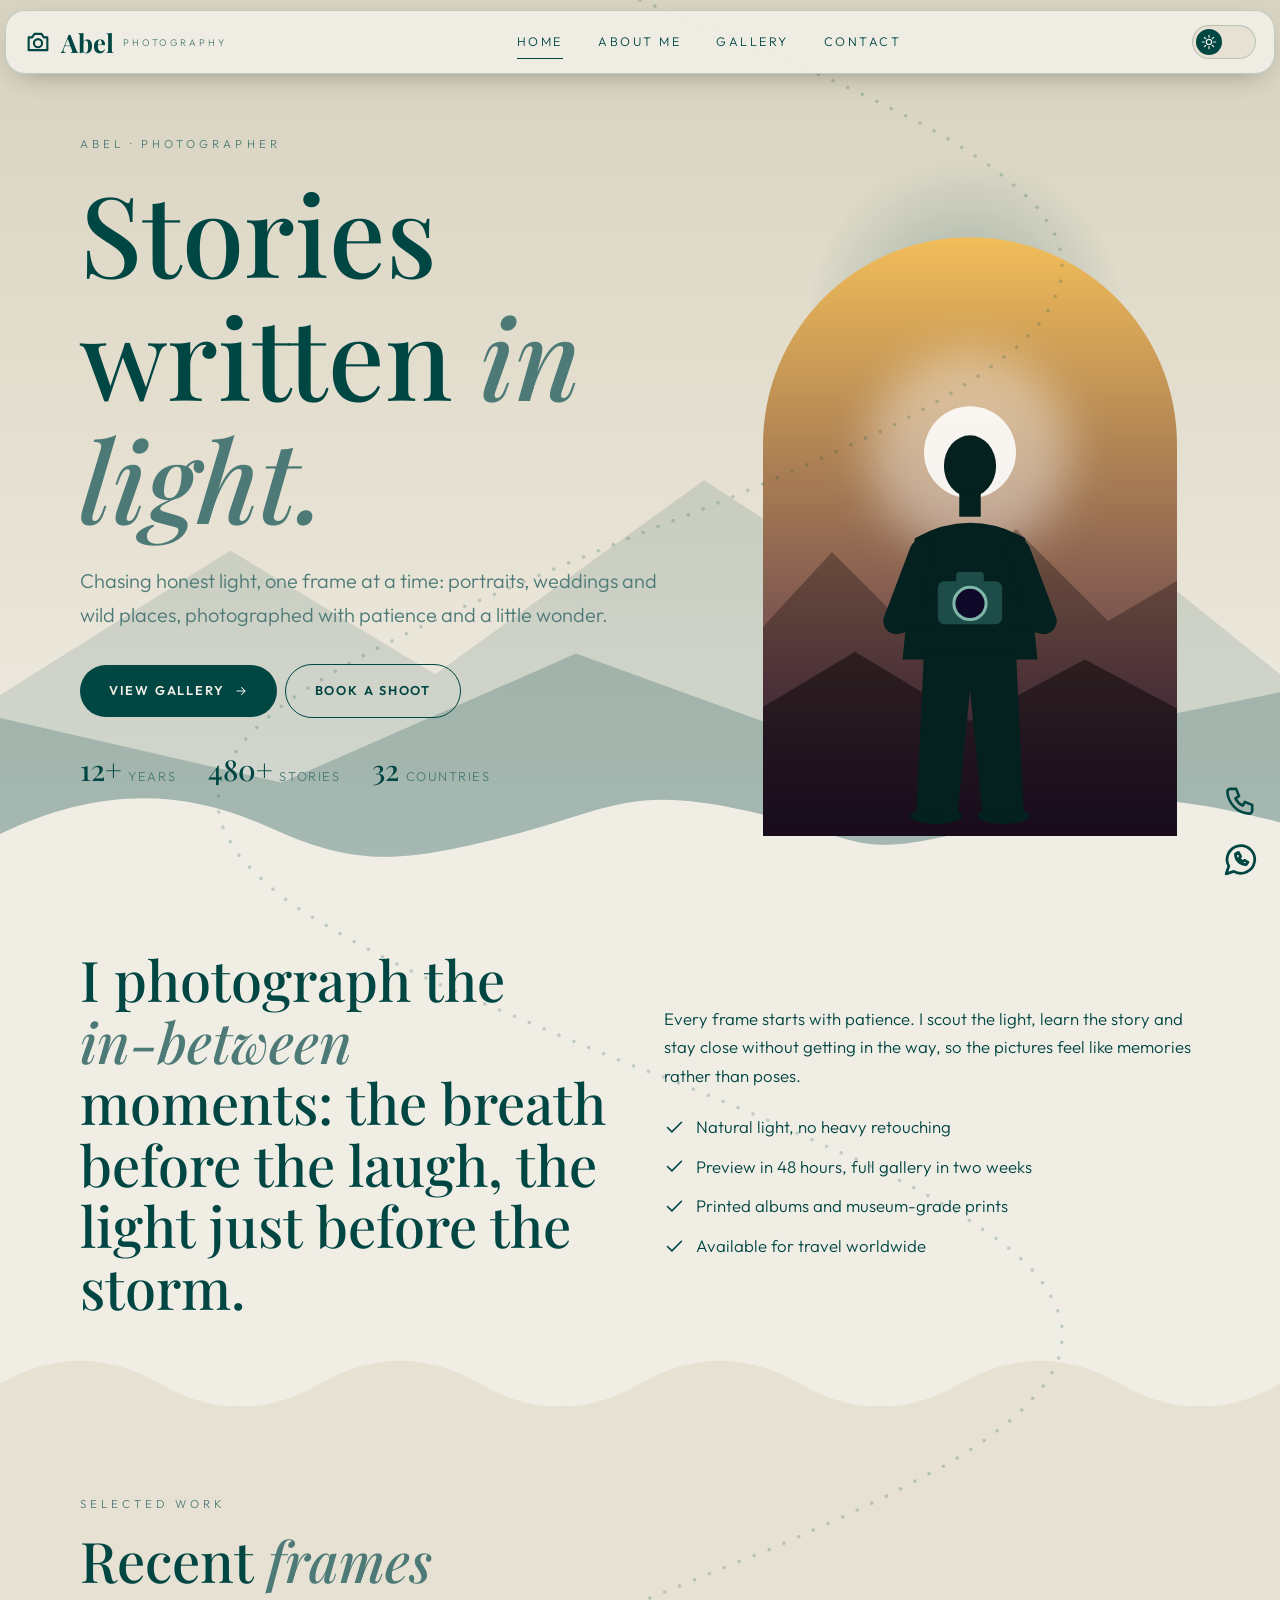
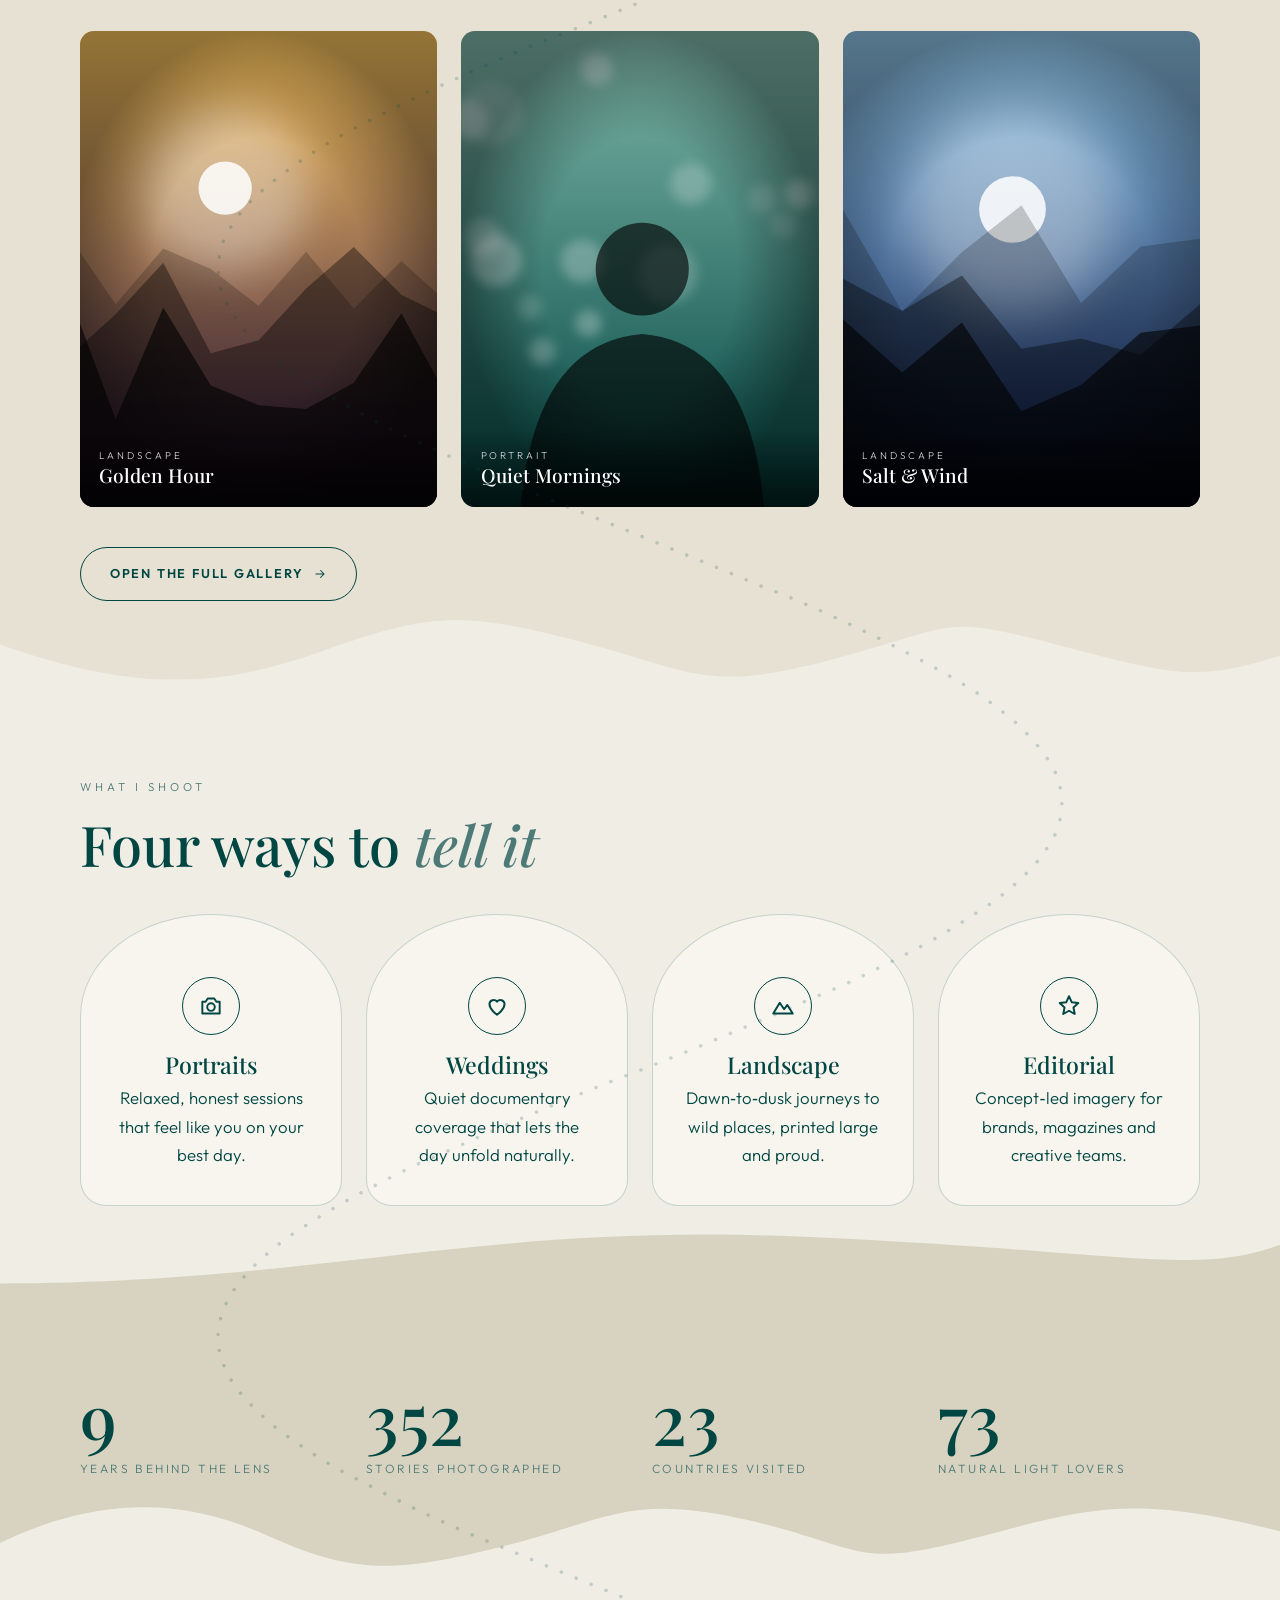
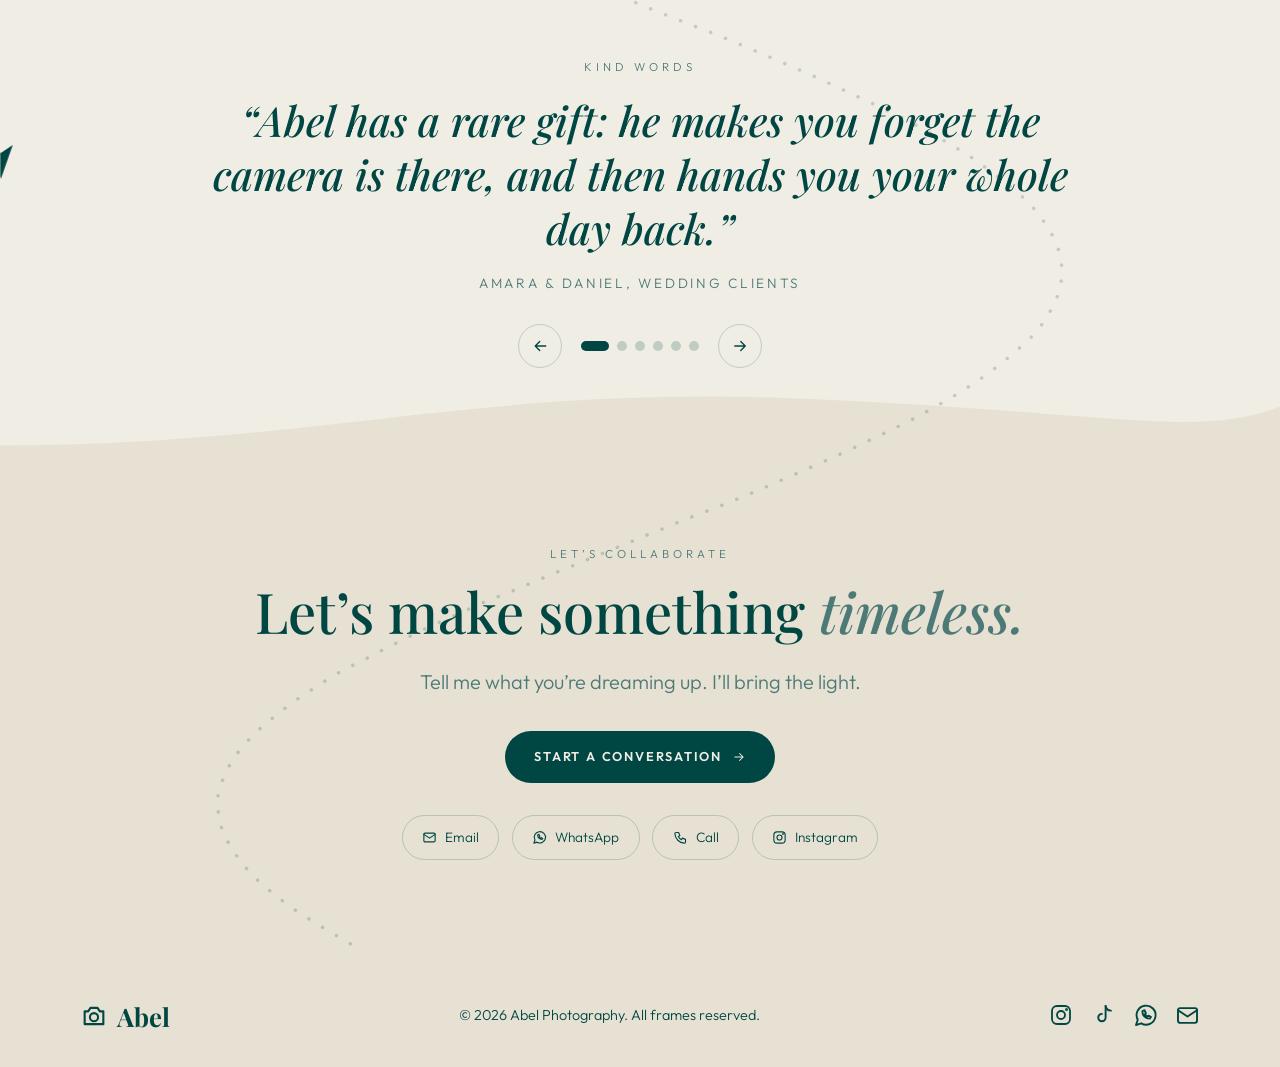
==== index.html @ 2c490cad "first commit" ====
<!DOCTYPE html>
<html lang="en"><head>
<meta charset="utf-8">
<meta name="viewport" content="width=device-width,initial-scale=1,viewport-fit=cover">
<title>Abel | Portrait, Wedding &amp; Landscape Photographer</title>
<meta name="description" content="Abel is a portrait, wedding and landscape photographer capturing honest light and real moments. Browse recent work and book a shoot.">
<link rel="canonical" href="https://www.abelphotography.com/">
<meta name="robots" content="index,follow,max-image-preview:large">
<meta name="author" content="Abel">
<meta name="theme-color" content="#f0ede5" media="(prefers-color-scheme: light)"><meta name="theme-color" content="#000000" media="(prefers-color-scheme: dark)">
<link rel="icon" href="favicon.svg" type="image/svg+xml">
<meta property="og:type" content="website"><meta property="og:site_name" content="Abel Photography"><meta property="og:locale" content="en_US">
<meta property="og:title" content="Abel | Portrait, Wedding &amp; Landscape Photographer"><meta property="og:description" content="Abel is a portrait, wedding and landscape photographer capturing honest light and real moments. Browse recent work and book a shoot."><meta property="og:url" content="https://www.abelphotography.com/">
<meta property="og:image" content="https://www.abelphotography.com/images/og-cover.jpg"><meta property="og:image:width" content="1200"><meta property="og:image:height" content="630"><meta property="og:image:alt" content="Abel Photography: portraits, weddings and landscapes">
<meta name="twitter:card" content="summary_large_image"><meta name="twitter:title" content="Abel | Portrait, Wedding &amp; Landscape Photographer"><meta name="twitter:description" content="Abel is a portrait, wedding and landscape photographer capturing honest light and real moments. Browse recent work and book a shoot."><meta name="twitter:image" content="https://www.abelphotography.com/images/og-cover.jpg">
<script type="application/ld+json">{"@context": "https://schema.org", "@graph": [{"@type": "Photographer", "@id": "https://www.abelphotography.com/#abel", "name": "Abel Photography", "alternateName": "Abel", "url": "https://www.abelphotography.com/", "image": "https://www.abelphotography.com/images/og-cover.jpg", "description": "Portrait, wedding and landscape photographer capturing honest light and real moments.", "email": "hello@abelphotography.com", "telephone": "+1 555 010 2030", "areaServed": "Worldwide", "sameAs": ["https://instagram.com/abel.frames", "https://www.tiktok.com/@abel.frames"], "knowsAbout": ["Portrait photography", "Wedding photography", "Landscape photography", "Editorial photography"]}, {"@type": "WebSite", "@id": "https://www.abelphotography.com/#site", "url": "https://www.abelphotography.com/", "name": "Abel Photography", "publisher": {"@id": "https://www.abelphotography.com/#abel"}}]}</script>
<noscript><style>.rv{opacity:1!important;transform:none!important}</style></noscript>
<link rel="preconnect" href="https://fonts.googleapis.com"><link rel="preconnect" href="https://fonts.gstatic.com" crossorigin>
<link href="https://fonts.googleapis.com/css2?family=Outfit:wght@300;400;600&family=Playfair+Display:ital,wght@0,500;0,700;1,500&display=swap" rel="stylesheet">
<script>var t;try{t=localStorage.getItem("abel-theme")}catch(_){}document.documentElement.dataset.theme=t||(matchMedia("(prefers-color-scheme:dark)").matches?"dark":"light")</script>
<link rel="stylesheet" href="css/style.css"></head>
<body data-page="home">
<a class="skip" href="#main">Skip to content</a>
<header>
<a class="logo" href="index.html"><i data-i="cam"></i>Abel<small>Photography</small></a>
<nav id="nav" aria-label="Main"><a href="index.html" class="on" aria-current="page" style="--n:0">Home</a><a href="about.html" style="--n:1">About me</a><a href="gallery.html" style="--n:2">Gallery</a><a href="contact.html" style="--n:3">Contact</a></nav>
<div class="right"><button id="th" aria-label="Toggle dark mode"><span class="k"><i data-i="sun"></i><i data-i="moon"></i></span></button></div>
</header>

<main id="main">
<div id="tr" aria-hidden="true"><svg id="s0" preserveAspectRatio="none"><path id="p0" class="dots"/></svg><svg id="s1" preserveAspectRatio="none"><path id="p1" class="dots"/></svg><div id="veh"><svg viewBox="-50 -40 100 130" width="100" height="130"><g id="vg"></g></svg></div></div>


<div class="page" id="home">
<section class="hero"><div class="w hg"><div class="ht">
<span class="eb rv">Abel · Photographer</span>
<h1 class="rv">Stories written <em>in light.</em></h1>
<p class="lead rv">Chasing honest light, one frame at a time: portraits, weddings and wild places, photographed with patience and a little wonder.</p>
<p class="rv"><a class="btn" href="gallery.html">View gallery <i data-i="arr"></i></a> &nbsp;<a class="btn g" href="contact.html">Book a shoot</a></p>
<ul class="mini rv"><li><b>12+</b>years</li><li><b>480+</b>stories</li><li><b>32</b>countries</li></ul>
</div><div class="hp rv"><!-- replace with your photo: images/abel-hero.png --><img src="images/abel-hero.svg" alt="Abel standing with his camera" width="600" height="800" loading="lazy" decoding="async"></div></div></section>
<section class="s"><div class="w two"><h2 class="rv">I photograph the <em>in‑between</em> moments: the breath before the laugh, the light just before the storm.</h2><div class="rv"><p>Every frame starts with patience. I scout the light, learn the story and stay close without getting in the way, so the pictures feel like memories rather than poses.</p><ul class="ticks"><li><i data-i="chk"></i>Natural light, no heavy retouching</li><li><i data-i="chk"></i>Preview in 48 hours, full gallery in two weeks</li><li><i data-i="chk"></i>Printed albums and museum-grade prints</li><li><i data-i="chk"></i>Available for travel worldwide</li></ul></div></div></section>
<section class="s alt"><div class="w"><span class="eb rv">Selected work</span><h2 class="rv">Recent <em>frames</em></h2>
<div class="grid g3 fe" id="fe"><figure class="t rv" data-c="Landscape" style="--r:0.8"><img src="images/g01.svg" alt="Golden Hour, landscape photograph" width="800" height="1000" loading="lazy" decoding="async"><figcaption><small>Landscape</small>Golden Hour</figcaption></figure><figure class="t rv" data-c="Portrait" style="--r:0.75"><img src="images/g02.svg" alt="Quiet Mornings, portrait photograph" width="800" height="1067" loading="lazy" decoding="async"><figcaption><small>Portrait</small>Quiet Mornings</figcaption></figure><figure class="t rv" data-c="Landscape" style="--r:1"><img src="images/g03.svg" alt="Salt &amp; Wind, landscape photograph" width="800" height="800" loading="lazy" decoding="async"><figcaption><small>Landscape</small>Salt &amp; Wind</figcaption></figure></div>
<p class="rv" style="margin-top:2.5rem"><a class="btn g" href="gallery.html">Open the full gallery <i data-i="arr"></i></a></p></div></section>
<section class="s"><div class="w"><span class="eb rv">What I shoot</span><h2 class="rv">Four ways to <em>tell it</em></h2>
<div class="grid g4">
<div class="card arch rv"><span class="bd"><i data-i="cam"></i></span><h3>Portraits</h3><p>Relaxed, honest sessions that feel like you on your best day.</p></div>
<div class="card arch rv"><span class="bd"><i data-i="heart"></i></span><h3>Weddings</h3><p>Quiet documentary coverage that lets the day unfold naturally.</p></div>
<div class="card arch rv"><span class="bd"><i data-i="mtn"></i></span><h3>Landscape</h3><p>Dawn‑to‑dusk journeys to wild places, printed large and proud.</p></div>
<div class="card arch rv"><span class="bd"><i data-i="star"></i></span><h3>Editorial</h3><p>Concept‑led imagery for brands, magazines and creative teams.</p></div>
</div></div></section>
<section class="s alt2"><div class="w"><div class="grid g4" style="margin:0">
<div class="stat rv"><b data-n="12" data-s="+">0</b><span>Years behind the lens</span></div>
<div class="stat rv"><b data-n="480" data-s="+">0</b><span>Stories photographed</span></div>
<div class="stat rv"><b data-n="32">0</b><span>Countries visited</span></div>
<div class="stat rv"><b data-n="100" data-s="%">0</b><span>Natural light lovers</span></div>
</div></div></section>
<section class="s"><div class="w narrow"><span class="eb rv c" style="display:block;text-align:center">Kind words</span><div class="tc rv" id="tc"><div id="ts"><blockquote class=on>“Abel has a rare gift: he makes you forget the camera is there, and then hands you your whole day back.”<cite>Amara &amp; Daniel, wedding clients</cite></blockquote><blockquote>“Our family portraits feel like us, warm, easy and full of laughter. We’ve already booked again.”<cite>The Okello family, portrait session</cite></blockquote><blockquote>“Professional, punctual and endlessly patient. The brand campaign exceeded every expectation.”<cite>Grace M., creative director</cite></blockquote><blockquote>“He found light in places I’d walked past a hundred times. Every landscape print is now a conversation piece.”<cite>Samuel K., print collector</cite></blockquote><blockquote>“From the first call to the final gallery, the whole experience was effortless and joyful.”<cite>Lina &amp; Joseph, engagement shoot</cite></blockquote><blockquote>“Abel photographed our launch event and captured the energy better than we imagined possible.”<cite>Nova Studio, event client</cite></blockquote></div><div class="tn"><button id="tp" aria-label="Previous testimonial"><i data-i="arr" style="transform:scaleX(-1)"></i></button><div id="td"><button aria-label="Testimonial 1" class=on></button><button aria-label="Testimonial 2"></button><button aria-label="Testimonial 3"></button><button aria-label="Testimonial 4"></button><button aria-label="Testimonial 5"></button><button aria-label="Testimonial 6"></button></div><button id="tx" aria-label="Next testimonial"><i data-i="arr"></i></button></div></div></div></section>
<section class="s alt c"><div class="w"><span class="eb rv">Let’s collaborate</span><h2 class="rv">Let’s make something <em>timeless.</em></h2><p class="lead rv">Tell me what you’re dreaming up. I’ll bring the light.</p><p class="rv"><a class="btn" href="contact.html">Start a conversation <i data-i="arr"></i></a></p><div class="qc rv"><a href="mailto:hello@abelphotography.com"><i data-i="mail"></i>Email</a><a href="https://wa.me/15550102030" target="_blank" rel="noopener"><i data-i="wa"></i>WhatsApp</a><a href="tel:+15550102030"><i data-i="phone"></i>Call</a><a href="https://instagram.com/abel.frames" target="_blank" rel="noopener"><i data-i="ig"></i>Instagram</a></div></div></section>
</div>

</main>

<footer><div class="w fo">
<a class="logo" href="index.html"><i data-i="cam"></i>Abel</a>
<p>© 2026 Abel Photography. All frames reserved.</p>
<div class="soc"><a href="https://instagram.com/abel.frames" target="_blank" rel="noopener" aria-label="Instagram"><i data-i="ig"></i></a><a href="https://www.tiktok.com/@abel.frames" target="_blank" rel="noopener" aria-label="TikTok"><i data-i="tt"></i></a><a href="https://wa.me/15550102030" target="_blank" rel="noopener" aria-label="WhatsApp"><i data-i="wa"></i></a><a href="mailto:hello@abelphotography.com" aria-label="Email"><i data-i="mail"></i></a></div>
</div></footer>

<div class="tabs" role="navigation" aria-label="Mobile navigation"><div class="ind" style="--ti:0"></div><a href="index.html" class=on aria-current=page><i data-i="home"></i><span>Home</span></a><a href="about.html"><i data-i="user"></i><span>About</span></a><a href="gallery.html"><i data-i="img"></i><span>Gallery</span></a><a href="contact.html"><i data-i="mail"></i><span>Contact</span></a></div>
<div class="fab"><a href="tel:+15550102030" aria-label="Call Abel"><i data-i="phone"></i></a><a class="wa" href="https://wa.me/15550102030" target="_blank" rel="noopener" aria-label="Chat on WhatsApp"><i data-i="wa"></i></a></div>
<div id="lb"><figure id="lbf"></figure><button aria-label="Close">×</button></div>

<script src="js/main.js"></script>
</body></html>
---- css/style.css ----
:root{--bg:#f0ede5;--bg2:#e6e1d2;--bg3:#d8d3c0;--ink:#004643;--mut:#4d7a77;--acc:#004643;--on:#f0ede5;--line:rgba(0,70,67,.2);--card:#f7f5ee}
:root[data-theme=dark]{--bg:#000;--bg2:#0e0928;--bg3:#061346;--ink:#f0ede5;--mut:#9ba5cf;--acc:#f0ede5;--on:#000;--line:rgba(240,237,229,.18);--card:rgba(255,255,255,.04)}
*{box-sizing:border-box;margin:0;padding:0;-webkit-tap-highlight-color:transparent}
[hidden]{display:none!important}
html{scroll-behavior:smooth}
body{font:300 1.05rem/1.7 Outfit,system-ui,sans-serif;background:var(--bg);color:var(--ink);overflow-x:hidden}
h1,h2,h3{font-family:'Playfair Display',Georgia,serif;font-weight:500;line-height:1.1}
h1{font-size:clamp(2.8rem,9vw,7rem)}h2{font-size:clamp(2rem,5vw,3.5rem)}
em{font-style:italic;color:var(--mut)}
a{color:inherit;text-decoration:none}
button,input,select,textarea{font:inherit;color:inherit}
button{background:none;border:0;cursor:pointer;touch-action:manipulation}
i[data-i]{display:inline-block;width:1.1em;height:1.1em;flex:none;background:currentColor;-webkit-mask:var(--m) center/contain no-repeat;mask:var(--m) center/contain no-repeat;vertical-align:-.18em}
.w{width:min(1120px,100% - 3rem);margin-inline:auto;position:relative;z-index:1}
.narrow{max-width:900px}
.s{padding:clamp(3rem,7vw,5.5rem) 0}.alt{background:var(--bg2)}.alt2{background:var(--bg3)}
.eb{display:block;font-size:.72rem;letter-spacing:.35em;text-transform:uppercase;color:var(--mut);margin-bottom:1rem}
.lead{font-size:1.25rem;max-width:620px;color:var(--mut);margin:1.5rem 0 2rem}
.btn{display:inline-flex;gap:.6rem;align-items:center;padding:.95rem 1.8rem;border-radius:40px;background:var(--acc);color:var(--on);font-weight:600;font-size:.8rem;letter-spacing:.14em;text-transform:uppercase;transition:transform .35s,box-shadow .35s}
.btn:hover{transform:translateY(-3px);box-shadow:0 12px 30px -10px var(--acc)}
.btn.g{background:none;color:var(--ink);border:1px solid var(--ink)}
.btn i{transition:transform .35s}.btn:hover i{transform:translateX(5px)}
/* header */
header{position:fixed;top:calc(10px + env(safe-area-inset-top,0px));left:calc(5px + env(safe-area-inset-left,0px));right:calc(5px + env(safe-area-inset-right,0px));z-index:60;height:64px;padding:0 1.2rem;border-radius:20px;display:flex;align-items:center;justify-content:space-between}
header::before{content:"";position:absolute;inset:0;z-index:-1;border-radius:inherit;background:color-mix(in srgb,var(--bg) 94%,transparent);border:1px solid var(--line);box-shadow:0 10px 30px -14px rgba(0,0,0,.4)}
.logo{display:flex;align-items:center;gap:.55rem;font:700 1.6rem 'Playfair Display',serif}
.logo small{font:300 .6rem Outfit;letter-spacing:.3em;text-transform:uppercase;color:var(--mut)}
nav{display:flex;gap:2.2rem}
nav a{position:relative;font-size:.78rem;letter-spacing:.2em;text-transform:uppercase}
nav a::after{content:"";position:absolute;left:0;bottom:-6px;height:1px;width:100%;background:currentColor;transform:scaleX(0);transform-origin:right;transition:transform .4s}
nav a:hover::after,nav a.on::after{transform:scaleX(1);transform-origin:left}
.right{display:flex;align-items:center;gap:1rem;position:relative;z-index:70}
#th{width:64px;height:34px;border-radius:30px;border:1px solid var(--line);background:var(--bg2);position:relative}
#th .k{position:absolute;top:3px;left:3px;width:26px;height:26px;border-radius:50%;background:var(--ink);transition:transform .6s cubic-bezier(.7,-.4,.3,1.4)}
:root[data-theme=dark] #th .k{transform:translateX(30px)}
#th i{position:absolute;left:5px;top:5px;width:16px;height:16px;color:var(--on);transition:transform .6s}
#th i+i{transform:rotate(-120deg) scale(0)}
:root[data-theme=dark] #th i:first-child{transform:rotate(120deg) scale(0)}
:root[data-theme=dark] #th i+i{transform:none}
/* trail */
main{position:relative;overflow-x:clip}
#tr{position:absolute;inset:0;pointer-events:none;z-index:30}#tr>svg{position:absolute;inset:0;width:100%;height:100%;overflow:visible}
.dots{fill:none;stroke:var(--acc);stroke-width:3.5;stroke-linecap:round;stroke-dasharray:.1 16}
#p0{opacity:.2}#p1{opacity:.9}
#veh{position:absolute;left:-50px;top:-40px;width:100px;height:130px;color:var(--acc);fill:currentColor;transform-origin:50px 40px;will-change:transform}#veh svg{overflow:visible}
.tail{transform-box:fill-box;transform-origin:50% 0;animation:wag 1.4s ease-in-out infinite alternate}
@keyframes wag{from{transform:rotate(-12deg)}to{transform:rotate(12deg)}}
/* per-page scroll reveals */
.rv{opacity:0;transition:opacity .8s,transform .8s cubic-bezier(.2,.7,.2,1)}
#home .rv{transform:translateY(50px)}
#about .rv{transform:translateX(calc(var(--s,1)*90px))}
#gallery .rv{transform:scale(.88) rotate(calc(var(--s,1)*2deg))}
#contact .rv{transform:perspective(700px) rotateX(-35deg) translateY(40px);transform-origin:top}
.rv.in{opacity:1!important;transform:none!important}
.page{animation:pin .6s}@keyframes pin{from{opacity:0}}
/* hero */
.hero{position:relative;min-height:min(100svh,860px);display:grid;align-items:center;overflow:hidden;background:linear-gradient(180deg,var(--bg3),var(--bg2) 60%,var(--bg))}
.hero.sm{min-height:0;padding-bottom:4rem}.hero .w{padding-top:110px}
.sun{position:absolute;right:12%;top:18%;width:min(30vw,320px);aspect-ratio:1;border-radius:50%;background:radial-gradient(circle,var(--acc),transparent 70%);opacity:.3}
.mt{position:absolute;inset:auto 0 0;height:48%;background:var(--ink);opacity:.12;clip-path:polygon(0 100%,0 60%,18% 25%,34% 55%,55% 8%,76% 50%,90% 30%,100% 55%,100% 100%)}
.mt+.mt{height:30%;opacity:.22;clip-path:polygon(0 100%,0 45%,22% 70%,45% 20%,70% 65%,100% 35%,100% 100%)}
/* blocks */
.grid{display:grid;gap:1.5rem;margin-top:2.5rem}
.g3{grid-template-columns:repeat(auto-fit,minmax(min(100%,260px),1fr))}
.g4{grid-template-columns:repeat(auto-fit,minmax(min(100%,220px),1fr))}
.two{display:grid;grid-template-columns:repeat(auto-fit,minmax(min(100%,320px),1fr));gap:3rem;align-items:center}
.card{padding:2rem;border:1px solid var(--line);border-radius:18px;background:var(--card);transition:translate .4s}
.card:hover{translate:0 -6px}
.stat b{display:block;font:500 clamp(2.6rem,6vw,4.4rem)/1 'Playfair Display',serif}
.stat span{font-size:.75rem;letter-spacing:.2em;text-transform:uppercase;color:var(--mut)}
blockquote{font:italic 500 clamp(1.6rem,3.5vw,2.6rem)/1.3 'Playfair Display',serif}
blockquote cite{display:block;margin-top:1.2rem;font:300 .85rem Outfit;letter-spacing:.2em;text-transform:uppercase;color:var(--mut)}
.c{text-align:center}.c .lead{margin-inline:auto}
.tl{border-left:1px solid var(--line);margin:2.5rem 0 0 .4rem}
.tl>div{position:relative;padding:0 0 2.4rem 2rem}
.tl>div::before{content:"";position:absolute;left:-6px;top:.6rem;width:11px;height:11px;border-radius:50%;background:var(--acc)}
.tl small{letter-spacing:.3em;color:var(--mut)}.tl b{display:block;font:500 1.6rem 'Playfair Display',serif}
.chips{display:flex;gap:.6rem;flex-wrap:wrap;margin:1.8rem 0}
.chip{padding:.55rem 1.2rem;border:1px solid var(--line);border-radius:30px;font-size:.78rem;letter-spacing:.1em;text-transform:uppercase;transition:.3s}
button.chip.on{background:var(--acc);color:var(--on)}
/* photos (illustrated placeholders: swap for <img>) */
.t{border-radius:14px;cursor:pointer;aspect-ratio:var(--r)}
.ms{display:grid;grid-template-columns:repeat(auto-fill,minmax(min(100%,220px),1fr));grid-auto-rows:8px;column-gap:1rem}.ms .t{align-self:start;width:100%}
.fe .t{aspect-ratio:3/4}
figcaption{position:absolute;inset:auto 0 0;z-index:2;padding:1.2rem;color:#fff;font:500 1.2rem 'Playfair Display',serif;background:linear-gradient(transparent,rgba(0,0,0,.6))}
figcaption small{display:block;font:300 .62rem Outfit;letter-spacing:.3em;text-transform:uppercase;opacity:.8}
#lb{position:fixed;inset:0;z-index:100;background:rgba(0,0,0,.9);display:grid;place-items:center;opacity:0;pointer-events:none;transition:opacity .4s}
#lb.on{opacity:1;pointer-events:auto}
#lbf{width:min(88vw,calc(78vh*var(--r,1)));aspect-ratio:var(--r,1);border-radius:14px}
#lb button{position:absolute;top:1rem;right:1.4rem;font-size:2.6rem;color:#fff}
/* contact */
.info{display:grid;gap:1rem}.info>div{display:flex;gap:1rem;align-items:center;padding:1.1rem 1.3rem;border:1px solid var(--line);border-radius:14px;background:var(--card)}
.info i{font-size:1.4rem}
form{display:grid;gap:1rem}
form input,form select,form textarea{width:100%;padding:1.05rem 1rem;background:var(--card);border:1px solid var(--line);border-radius:12px;outline:0;transition:box-shadow .3s}
form input:focus,form select:focus,form textarea:focus{border-color:var(--ink);box-shadow:0 0 0 4px var(--line)}
select option{background:var(--bg2);color:var(--ink)}textarea{min-height:150px;resize:vertical}
details{border-bottom:1px solid var(--line);padding:1.2rem 0}
summary{cursor:pointer;list-style:none;display:flex;justify-content:space-between;font:500 1.3rem 'Playfair Display',serif}
summary::-webkit-details-marker{display:none}summary::after{content:"+";transition:transform .3s}details[open] summary::after{transform:rotate(45deg)}
details p{margin-top:.7rem;color:var(--mut)}
footer{background:var(--bg2);border-top:1px solid var(--line);padding:3rem 0 calc(2rem + env(safe-area-inset-bottom,0px))}
.fo{display:flex;flex-wrap:wrap;gap:1.5rem;justify-content:space-between;align-items:center;font-size:.9rem}
.soc{display:flex;gap:1.1rem;font-size:1.4rem}
/* dark-mode reveal */
::view-transition-old(root),::view-transition-new(root){animation:none;mix-blend-mode:normal}
::view-transition-new(root){animation:cr .8s cubic-bezier(.6,0,.2,1)}
@keyframes cr{from{clip-path:circle(0 at var(--x) var(--y))}to{clip-path:circle(150vmax at var(--x) var(--y))}}
@media(prefers-reduced-motion:reduce){*{animation:none!important;transition-duration:.01ms!important}html{scroll-behavior:auto}}
:root{--w1:url("data:image/svg+xml,%3Csvg xmlns='http://www.w3.org/2000/svg' viewBox='0 0 1200 100' preserveAspectRatio='none'%3E%3Cpath d='M0 50C150 0 350 0 600 50S1050 100 1200 50V100H0z'/%3E%3C/svg%3E");--w2:url("data:image/svg+xml,%3Csvg xmlns='http://www.w3.org/2000/svg' viewBox='0 0 1200 100' preserveAspectRatio='none'%3E%3Cpath d='M0 65C90 5 170 5 250 55S370 105 470 70 590 0 700 35 800 100 910 60 1060 0 1200 50V100H0z'/%3E%3C/svg%3E");--w3:url("data:image/svg+xml,%3Csvg xmlns='http://www.w3.org/2000/svg' viewBox='0 0 1200 100' preserveAspectRatio='none'%3E%3Cpath d='M0 85C300 85 450 5 760 25S1120 75 1200 35V100H0z'/%3E%3C/svg%3E");--w4:url("data:image/svg+xml,%3Csvg xmlns='http://www.w3.org/2000/svg' viewBox='0 0 1200 100' preserveAspectRatio='none'%3E%3Cpath d='M0 70Q75 10 150 70T300 70T450 70T600 70T750 70T900 70T1050 70T1200 70V100H0z'/%3E%3C/svg%3E");--w5:url("data:image/svg+xml,%3Csvg xmlns='http://www.w3.org/2000/svg' viewBox='0 0 1200 100' preserveAspectRatio='none'%3E%3Cpath d='M0 40C120 100 200 100 300 50S430-5 540 35 660 105 780 60 880 0 990 40 1120 90 1200 55V100H0z'/%3E%3C/svg%3E");}
/* wavy section dividers: each section's top edge is a curve drawn in its own colour */
.s,footer{position:relative}
.s{--sec:var(--bg)}.alt{--sec:var(--bg2)}.alt2{--sec:var(--bg3)}
.s::before,footer::before{content:"";position:absolute;left:0;right:0;bottom:calc(100% - 1px);height:clamp(36px,6vw,80px);background:var(--sec,var(--bg2));-webkit-mask:var(--wv,var(--w1)) 0 100%/100% 100% no-repeat;mask:var(--wv,var(--w1)) 0 100%/100% 100% no-repeat;pointer-events:none}
.s:nth-of-type(odd){--wv:var(--w3)}.s:nth-of-type(4n+2){--wv:var(--w2)}.s:nth-of-type(4n){--wv:var(--w5)}.s:nth-of-type(5n+3){--wv:var(--w4)}
footer{--wv:var(--w2)}
/* image tiles */
.t{position:relative;overflow:hidden}
.t img,#lbf img{position:absolute;inset:0;width:100%;height:100%;object-fit:cover;transition:transform .9s}
.t:hover img{transform:scale(1.07)}
#lbf{position:relative;overflow:hidden}
.pt{width:100%;height:auto;border-radius:22px;display:block}
.info>div.map{display:block;padding:0;overflow:hidden}
.map iframe{display:block;width:100%;height:260px;border:0}
:root[data-theme=dark] .map iframe{filter:invert(.92) hue-rotate(180deg) contrast(.9)}
/* hero portrait */
.hg{display:grid;grid-template-columns:1.1fr .9fr;gap:2rem;align-items:end}
.ht{align-self:center;padding-bottom:3rem}
.hp{display:flex;justify-content:flex-end}
.hp img{display:block;width:min(100%,460px);height:auto;max-height:80svh;object-fit:contain;object-position:bottom}
@media(max-width:860px){.hg{grid-template-columns:1fr}.hp{justify-content:center}.hp img{max-height:62svh}.ht{padding-bottom:0}}
/* testimonials */
.tc{text-align:center}
#ts{display:grid}#ts blockquote{grid-area:1/1;opacity:0;transform:translateX(40px);transition:opacity .7s,transform .7s;pointer-events:none}
#ts blockquote.on{opacity:1;transform:none;pointer-events:auto}
.tn{display:flex;align-items:center;justify-content:center;gap:1.2rem;margin-top:2rem}
.tn button{width:44px;height:44px;border-radius:50%;border:1px solid var(--line);display:grid;place-items:center;transition:background .3s}
.tn button:hover{background:var(--acc);color:var(--on)}
#td{display:flex;gap:.5rem;align-items:center}
#td button{width:10px;height:10px;border-radius:50%;border:0;background:var(--line)}
#td button.on{width:28px;border-radius:6px;background:var(--acc)}
/* floating call + whatsapp */
.fab{position:fixed;right:calc(1rem + env(safe-area-inset-right,0px));bottom:calc(1rem + env(safe-area-inset-bottom,0px));z-index:50;display:grid;gap:.7rem}
.fab a{width:48px;height:48px;display:grid;place-items:center;font-size:2rem;color:var(--acc);transition:transform .3s}.fab a:hover{transform:scale(1.15)}
/* redesigned cards: leaf shape (principles, process) and arch shape (services); icons replace numbers */
.card{padding:2.4rem 2rem 2.2rem;border-radius:80px 20px 80px 20px;transition:translate .4s,border-radius .5s}
.card:hover{translate:0 -6px;border-radius:20px 80px 20px 80px}
.card h3{font-size:1.45rem;margin-bottom:.4rem}
.bd{display:grid;place-items:center;width:58px;height:58px;border-radius:50%;background:var(--acc);color:var(--on);font-size:1.5rem;margin-bottom:1.1rem}
.card.arch{--dome:clamp(70px,8vw,110px);padding-top:calc(var(--dome)*.6);text-align:center;border-radius:50% 50% 26px 26px/var(--dome) var(--dome) 26px 26px}
.card.arch:hover{border-radius:50% 50% 26px 26px/var(--dome) var(--dome) 26px 26px}
.card.arch .bd{margin-inline:auto;background:none;border:1px solid var(--ink);color:var(--ink)}
.skip{position:absolute;left:-999px;top:0;z-index:200;padding:.7rem 1rem;background:var(--acc);color:var(--on)}.skip:focus{left:1rem;top:1rem}
:focus-visible{outline:2px solid var(--acc);outline-offset:3px}
/* fuller sections */
.mini{display:flex;flex-wrap:wrap;gap:.6rem 2rem;list-style:none;margin-top:2rem;font-size:.8rem;letter-spacing:.12em;text-transform:uppercase;color:var(--mut)}
.mini b{font:500 1.8rem 'Playfair Display',serif;letter-spacing:0;color:var(--ink);margin-right:.4rem}
.ticks{list-style:none;display:grid;gap:.7rem;margin-top:1.4rem}.ticks li{display:flex;gap:.7rem;align-items:center}.ticks i{color:var(--acc);font-size:1.2rem}
.qc{display:flex;flex-wrap:wrap;gap:.8rem;justify-content:center;margin-top:2rem}
.qc a{display:inline-flex;gap:.5rem;align-items:center;padding:.6rem 1.2rem;border:1px solid var(--line);border-radius:30px;font-size:.85rem;transition:background .3s}
.qc a:hover{background:var(--acc);color:var(--on)}
.c .card{text-align:left}
.tl{border-left:0;margin:2.5rem 0 0;display:grid;grid-template-columns:repeat(auto-fit,minmax(min(100%,230px),1fr));gap:2rem}
.tl>div{padding:1.6rem 0 0;border-top:1px solid var(--line)}.tl>div::before{left:0;top:-6px}
.btn i{vertical-align:-.2em}
/* bottom tab bar (mobile) + directional page transitions */
.tabs{display:none}
@keyframes inr{from{opacity:0;transform:translateX(40px)}}@keyframes inl{from{opacity:0;transform:translateX(-40px)}}
@keyframes outl{to{opacity:0;transform:translateX(-40px)}}@keyframes outr{to{opacity:0;transform:translateX(40px)}}
body[data-dir=r] .page{animation:inr .5s cubic-bezier(.2,.8,.2,1)}
body[data-dir=l] .page{animation:inl .5s cubic-bezier(.2,.8,.2,1)}
body[data-out=l] #main{animation:outl .26s ease-in forwards}
body[data-out=r] #main{animation:outr .26s ease-in forwards}
@media(max-width:860px){
#nav{display:none}
.tabs{display:grid;grid-template-columns:repeat(4,1fr);position:fixed;left:0;right:0;bottom:0;z-index:60;height:calc(76px + env(safe-area-inset-bottom,0px));filter:drop-shadow(0 -5px 12px rgba(0,0,0,.18))}
.tabs::before{content:"";position:absolute;inset:0;pointer-events:none}
.tabs::before{background:var(--bg);-webkit-mask:url("data:image/svg+xml,%3Csvg xmlns='http://www.w3.org/2000/svg' viewBox='0 0 400 76' preserveAspectRatio='none'%3E%3Cpath d='M0 76V44H3C3 20 26 2 50 2S97 20 97 44H103C103 20 126 2 150 2S197 20 197 44H203C203 20 226 2 250 2S297 20 297 44H303C303 20 326 2 350 2S397 20 397 44H400V76z'/%3E%3C/svg%3E") 0 0/100% 76px no-repeat,linear-gradient(#000,#000) 0 50px/100% 100% no-repeat;mask:url("data:image/svg+xml,%3Csvg xmlns='http://www.w3.org/2000/svg' viewBox='0 0 400 76' preserveAspectRatio='none'%3E%3Cpath d='M0 76V44H3C3 20 26 2 50 2S97 20 97 44H103C103 20 126 2 150 2S197 20 197 44H203C203 20 226 2 250 2S297 20 297 44H303C303 20 326 2 350 2S397 20 397 44H400V76z'/%3E%3C/svg%3E") 0 0/100% 76px no-repeat,linear-gradient(#000,#000) 0 50px/100% 100% no-repeat}
.tabs a{position:relative;z-index:1;display:flex;flex-direction:column;align-items:center;gap:3px;padding-top:22px;font-size:.62rem;letter-spacing:.08em;text-transform:uppercase;color:var(--mut);transition:color .3s}
.tabs a i{font-size:1.5rem;transition:transform .45s cubic-bezier(.3,1.6,.5,1)}
.tabs a.on{color:var(--on)}.tabs a.on i{transform:translateY(-1px) scale(1.1)}.tabs a:active i{transform:scale(.85)}
.ind{position:absolute;z-index:1;top:0;height:76px;left:0;width:25%;transform:translateX(calc(var(--ti,0)*100%));transition:transform .4s cubic-bezier(.4,0,.2,1)}
.ind::before{content:"";position:absolute;inset:0;background:var(--acc);-webkit-mask:url("data:image/svg+xml,%3Csvg xmlns='http://www.w3.org/2000/svg' viewBox='0 0 100 76' preserveAspectRatio='none'%3E%3Cpath d='M0 76V44H3C3 20 26 2 50 2S97 20 97 44H100V76z'/%3E%3C/svg%3E") 0 0/100% 76px no-repeat;mask:url("data:image/svg+xml,%3Csvg xmlns='http://www.w3.org/2000/svg' viewBox='0 0 100 76' preserveAspectRatio='none'%3E%3Cpath d='M0 76V44H3C3 20 26 2 50 2S97 20 97 44H100V76z'/%3E%3C/svg%3E") 0 0/100% 76px no-repeat}
.fab{bottom:calc(92px + env(safe-area-inset-bottom,0px))}
footer{padding-bottom:calc(7rem + env(safe-area-inset-bottom,0px))}
}
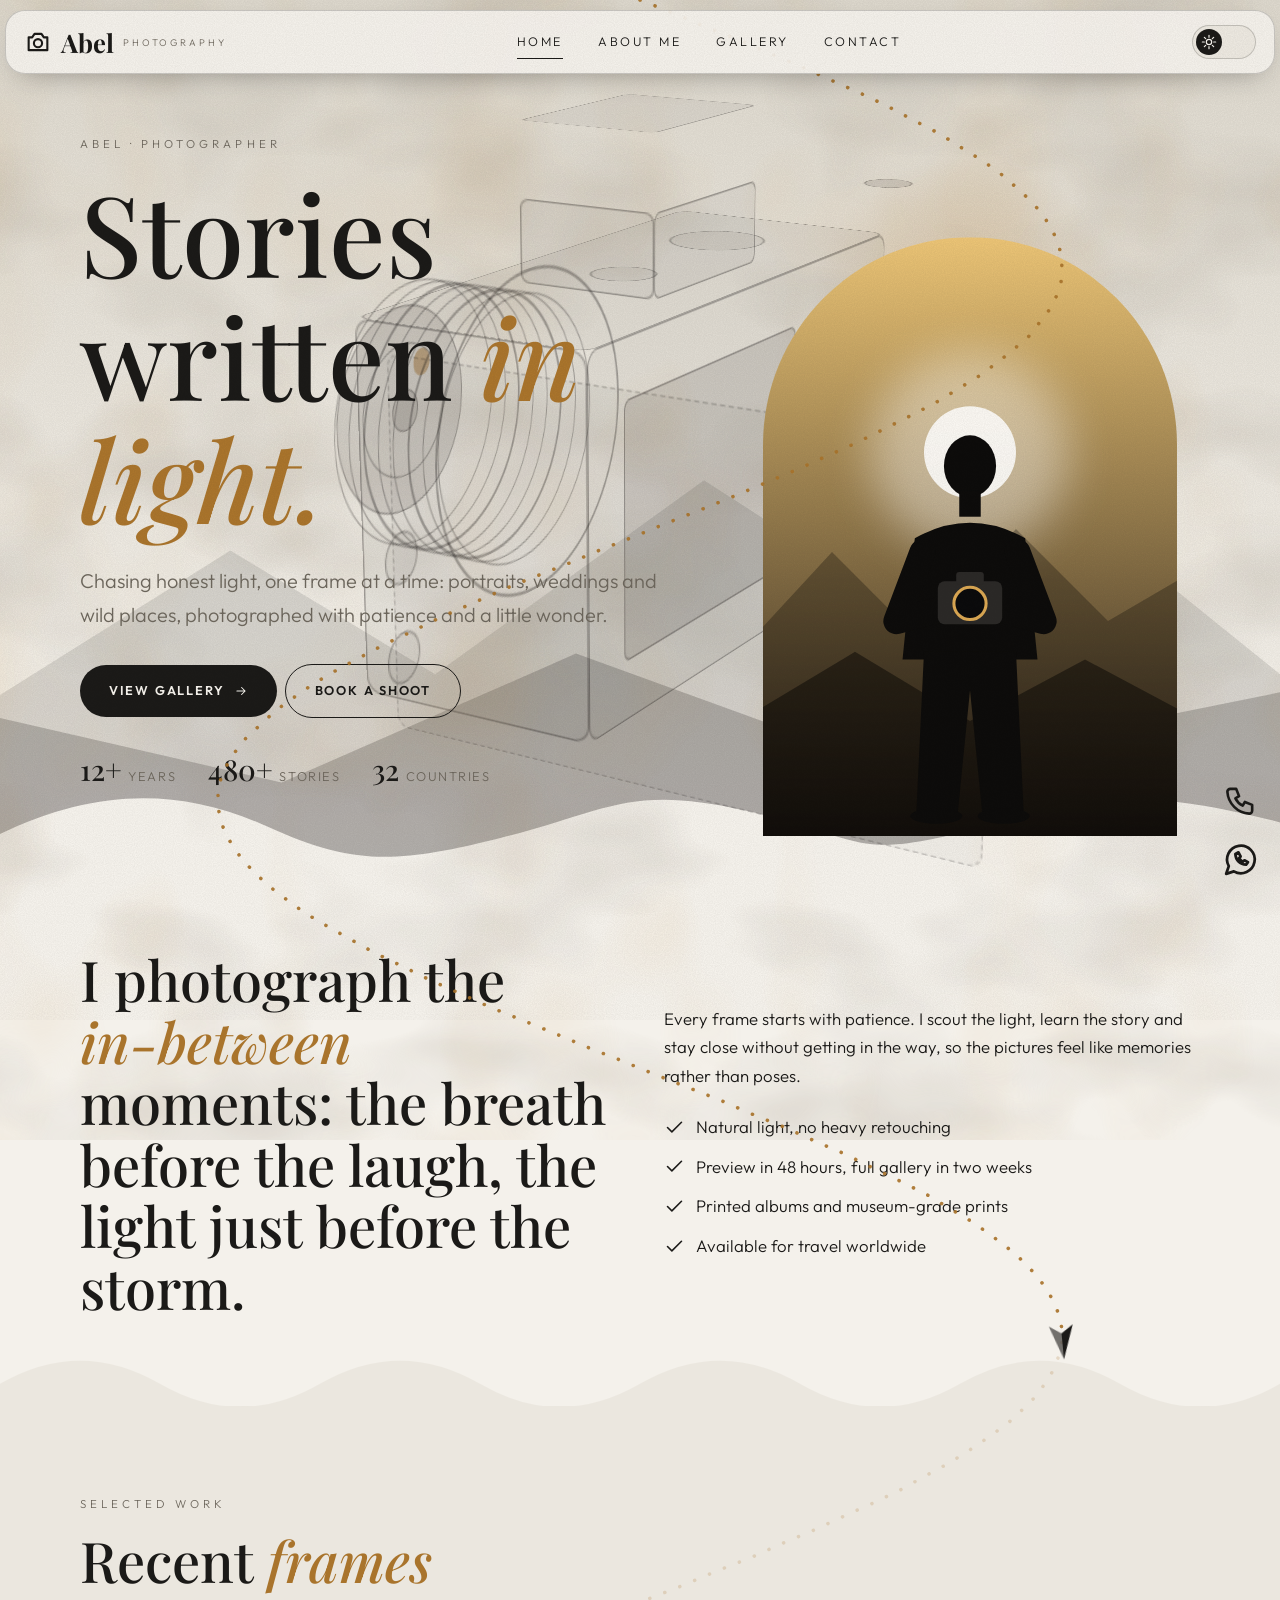
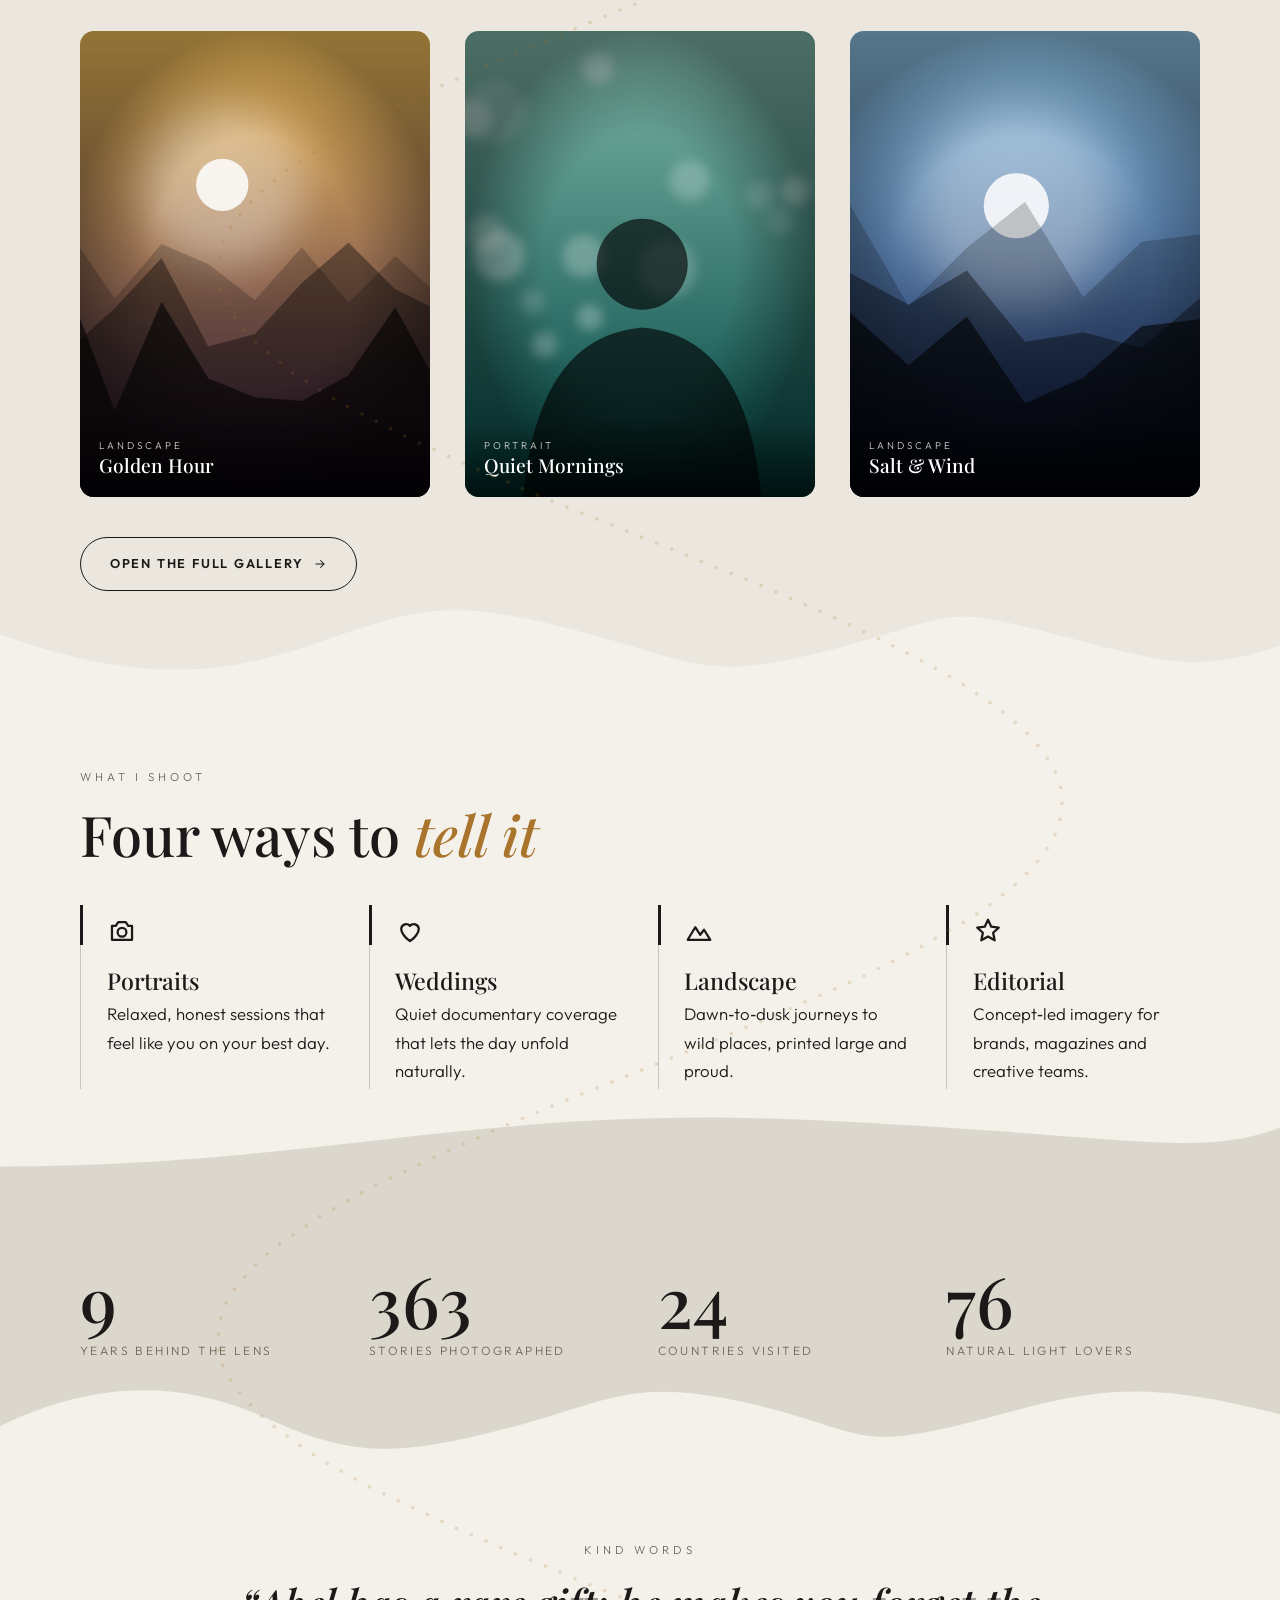
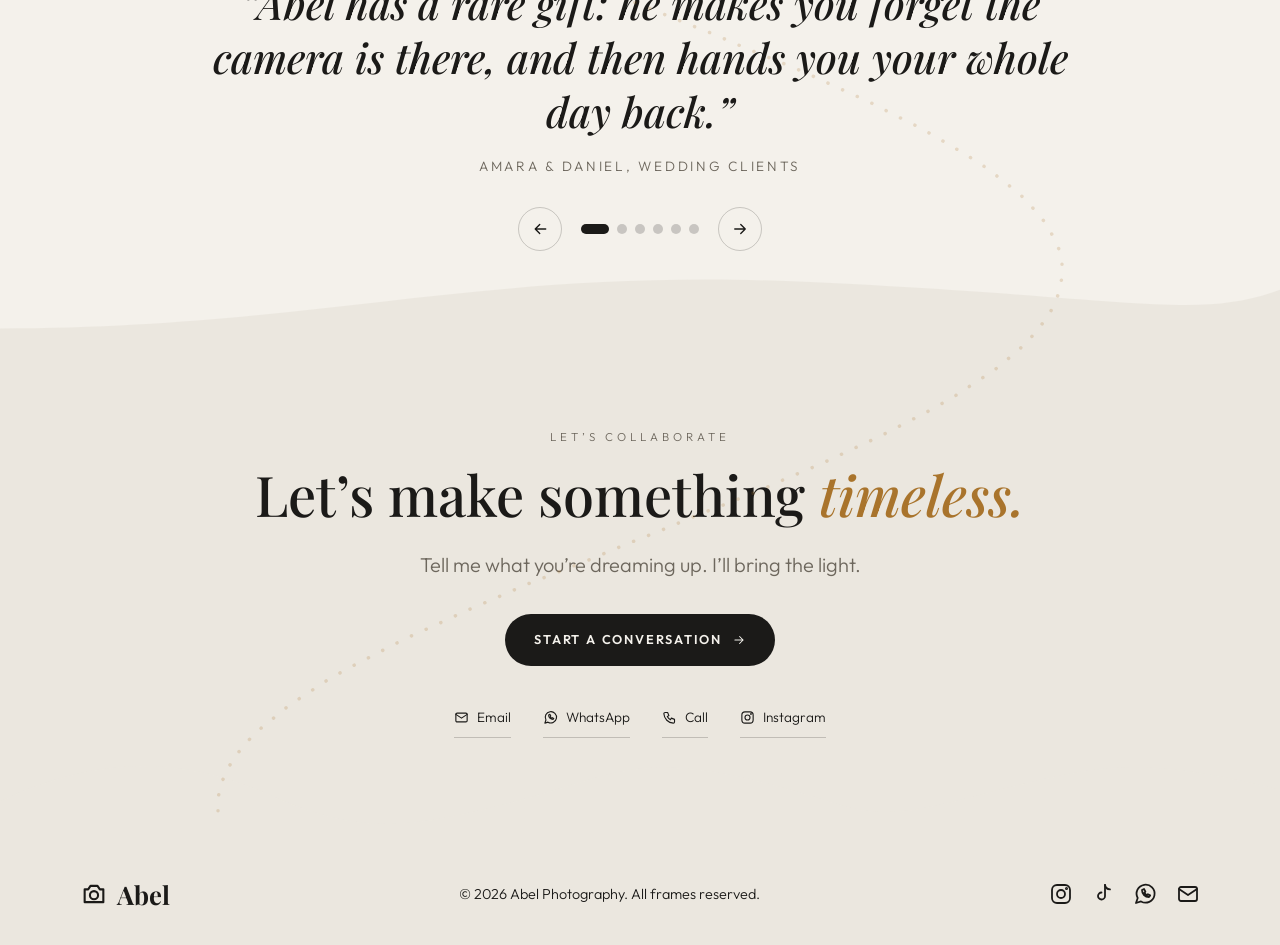
==== commit 0e8eb557: "added camera" ====
--- a/index.html
+++ b/index.html
@@ -7,7 +7,7 @@
 <link rel="canonical" href="https://www.abelphotography.com/">
 <meta name="robots" content="index,follow,max-image-preview:large">
 <meta name="author" content="Abel">
-<meta name="theme-color" content="#f0ede5" media="(prefers-color-scheme: light)"><meta name="theme-color" content="#000000" media="(prefers-color-scheme: dark)">
+<meta name="theme-color" content="#f4f1eb" media="(prefers-color-scheme: light)"><meta name="theme-color" content="#0b0b0c" media="(prefers-color-scheme: dark)">
 <link rel="icon" href="favicon.svg" type="image/svg+xml">
 <meta property="og:type" content="website"><meta property="og:site_name" content="Abel Photography"><meta property="og:locale" content="en_US">
 <meta property="og:title" content="Abel | Portrait, Wedding &amp; Landscape Photographer"><meta property="og:description" content="Abel is a portrait, wedding and landscape photographer capturing honest light and real moments. Browse recent work and book a shoot."><meta property="og:url" content="https://www.abelphotography.com/">
--- a/css/style.css
+++ b/css/style.css
@@ -1,12 +1,12 @@
-:root{--bg:#f0ede5;--bg2:#e6e1d2;--bg3:#d8d3c0;--ink:#004643;--mut:#4d7a77;--acc:#004643;--on:#f0ede5;--line:rgba(0,70,67,.2);--card:#f7f5ee}
-:root[data-theme=dark]{--bg:#000;--bg2:#0e0928;--bg3:#061346;--ink:#f0ede5;--mut:#9ba5cf;--acc:#f0ede5;--on:#000;--line:rgba(240,237,229,.18);--card:rgba(255,255,255,.04)}
+:root{--bg:#f4f1eb;--bg2:#ebe7df;--bg3:#dcd7cc;--ink:#1b1a18;--mut:#6d675d;--acc:#1b1a18;--hi:#a9742c;--on:#f4f1eb;--line:rgba(27,26,24,.2);--card:#faf8f4}
+:root[data-theme=dark]{--bg:#0b0b0c;--bg2:#141413;--bg3:#1e1d1b;--ink:#f1ede6;--mut:#a39d92;--acc:#f1ede6;--hi:#e0ac5c;--on:#0b0b0c;--line:rgba(241,237,230,.16);--card:rgba(255,255,255,.04)}
 *{box-sizing:border-box;margin:0;padding:0;-webkit-tap-highlight-color:transparent}
 [hidden]{display:none!important}
 html{scroll-behavior:smooth}
 body{font:300 1.05rem/1.7 Outfit,system-ui,sans-serif;background:var(--bg);color:var(--ink);overflow-x:hidden}
 h1,h2,h3{font-family:'Playfair Display',Georgia,serif;font-weight:500;line-height:1.1}
 h1{font-size:clamp(2.8rem,9vw,7rem)}h2{font-size:clamp(2rem,5vw,3.5rem)}
-em{font-style:italic;color:var(--mut)}
+em{font-style:italic;color:var(--hi)}
 a{color:inherit;text-decoration:none}
 button,input,select,textarea{font:inherit;color:inherit}
 button{background:none;border:0;cursor:pointer;touch-action:manipulation}
@@ -40,7 +40,7 @@
 /* trail */
 main{position:relative;overflow-x:clip}
 #tr{position:absolute;inset:0;pointer-events:none;z-index:30}#tr>svg{position:absolute;inset:0;width:100%;height:100%;overflow:visible}
-.dots{fill:none;stroke:var(--acc);stroke-width:3.5;stroke-linecap:round;stroke-dasharray:.1 16}
+.dots{fill:none;stroke:var(--hi);stroke-width:3.5;stroke-linecap:round;stroke-dasharray:.1 16}
 #p0{opacity:.2}#p1{opacity:.9}
 #veh{position:absolute;left:-50px;top:-40px;width:100px;height:130px;color:var(--acc);fill:currentColor;transform-origin:50px 40px;will-change:transform}#veh svg{overflow:visible}
 .tail{transform-box:fill-box;transform-origin:50% 0;animation:wag 1.4s ease-in-out infinite alternate}
@@ -56,7 +56,7 @@
 /* hero */
 .hero{position:relative;min-height:min(100svh,860px);display:grid;align-items:center;overflow:hidden;background:linear-gradient(180deg,var(--bg3),var(--bg2) 60%,var(--bg))}
 .hero.sm{min-height:0;padding-bottom:4rem}.hero .w{padding-top:110px}
-.sun{position:absolute;right:12%;top:18%;width:min(30vw,320px);aspect-ratio:1;border-radius:50%;background:radial-gradient(circle,var(--acc),transparent 70%);opacity:.3}
+.sun{position:absolute;right:12%;top:18%;width:min(30vw,320px);aspect-ratio:1;border-radius:50%;background:radial-gradient(circle,var(--hi),transparent 70%);opacity:.34}
 .mt{position:absolute;inset:auto 0 0;height:48%;background:var(--ink);opacity:.12;clip-path:polygon(0 100%,0 60%,18% 25%,34% 55%,55% 8%,76% 50%,90% 30%,100% 55%,100% 100%)}
 .mt+.mt{height:30%;opacity:.22;clip-path:polygon(0 100%,0 45%,22% 70%,45% 20%,70% 65%,100% 35%,100% 100%)}
 /* blocks */
@@ -184,3 +184,95 @@
 .fab{bottom:calc(92px + env(safe-area-inset-bottom,0px))}
 footer{padding-bottom:calc(7rem + env(safe-area-inset-bottom,0px))}
 }
+/* no card containers: plain text blocks, each with a thin line, a dot and an accent line that draws on hover */
+.card,.card:hover,.card.arch,.card.arch:hover{background:none;border:0;border-top:1px solid var(--line);border-radius:0;box-shadow:none;translate:none;text-align:left;position:relative;padding:1.8rem 0 0}
+.card::before{content:"";position:absolute;left:0;top:-5px;width:9px;height:9px;border-radius:50%;background:var(--acc)}
+.card::after{content:"";position:absolute;left:22px;top:-1px;width:44px;height:2px;background:var(--acc);transition:width .6s cubic-bezier(.2,.7,.2,1)}
+.card:hover::after{width:calc(100% - 22px)}
+.bd,.card.arch .bd{display:block;width:auto;height:auto;margin:0 0 .9rem;border:0;background:none;color:var(--acc);font-size:1.7rem}
+.grid{gap:2.4rem 2.2rem}
+.info>div{padding:1rem 0;border:0;border-top:1px solid var(--line);border-radius:0;background:none;position:relative}
+.info>div::after{content:"";position:absolute;left:0;top:-1px;width:36px;height:2px;background:var(--acc)}
+.info>div.map{border-top:0;border-radius:14px}.info>div.map::after{display:none}
+/* a different line design for each section */
+#home .card{border-top:0;border-left:1px solid var(--line);padding:.2rem 0 .2rem 1.6rem}
+#home .card::before{left:-1px;top:0;width:3px;height:40px;border-radius:0;transition:height .6s cubic-bezier(.2,.7,.2,1)}
+#home .card::after{display:none}
+#home .card:hover::before{height:100%}
+#about .card{border-top:1px solid var(--line);border-bottom:1px solid var(--line);padding:1.8rem 0}
+#about .card::before,#about .card::after{left:50%;width:7px;height:7px;border-radius:0;background:var(--acc);transform:translateX(-50%) rotate(45deg);transition:transform .5s}
+#about .card::before{top:-4px}#about .card::after{top:auto;bottom:-4px}
+#about .card:hover::before,#about .card:hover::after{width:7px;transform:translateX(-50%) rotate(225deg)}
+#about .alt2 .card{border-top:1px dashed var(--ink);border-bottom:0;padding:1.8rem 0 0}
+#about .alt2 .card::before{left:0;top:-7px;width:11px;height:11px;border-radius:50%;background:var(--bg3);border:2px solid var(--acc);transform:none}
+#about .alt2 .card::after{display:none}#about .alt2 .card:hover::before{transform:none}
+#gallery .card{border:0;padding:2rem 1.8rem}
+#gallery .card::before,#gallery .card::after{width:22px;height:22px;border-radius:0;background:none;transition:width .5s,height .5s}
+#gallery .card::before{left:0;top:0;border-top:2px solid var(--acc);border-left:2px solid var(--acc)}
+#gallery .card::after{left:auto;right:0;top:auto;bottom:0;border-bottom:2px solid var(--acc);border-right:2px solid var(--acc)}
+#gallery .card:hover::before,#gallery .card:hover::after{width:44px;height:44px}
+#contact .alt .card{border-top:0;border-bottom:1px solid var(--line);padding:0 0 1.8rem}
+#contact .alt .card::before{display:none}
+#contact .alt .card::after{left:auto;right:0;top:auto;bottom:-1px;width:44px;height:3px;border-radius:3px}
+#contact .alt .card:hover::after{width:100%}
+#contact .alt2 .card{border-top:0;padding:1.8rem 0 0}
+#contact .alt2 .card::before{left:0;top:0;width:11px;height:11px;border-radius:50%;background:none;border:2px solid var(--acc)}
+#contact .alt2 .card::after{left:24px;right:0;top:6px;width:auto;height:1px;background:linear-gradient(90deg,var(--acc),transparent)}
+#contact .alt2 .card:hover::after{width:auto}
+#contact #ok{border-top:0;border-left:3px solid var(--acc);padding:.3rem 0 .3rem 1.2rem}
+#contact #ok::before,#contact #ok::after{display:none}
+.info>div{border-top:0;border-bottom:1px dotted var(--ink)}
+.info>div::after{left:auto;right:0;top:auto;bottom:-4px;width:6px;height:6px;transform:rotate(45deg)}
+.info>div.map{border-bottom:0}
+/* pills and fields lose their boxes too */
+.chip,.qc a{border:0;border-radius:0;background:none;padding:.5rem 0}
+.chips{gap:1.2rem 1.8rem}
+button.chip{border-bottom:1px solid var(--line);position:relative}
+button.chip::after{content:"";position:absolute;left:0;bottom:-1px;height:2px;width:0;background:var(--acc);transition:width .4s cubic-bezier(.2,.7,.2,1)}
+button.chip.on,button.chip:hover{background:none;color:var(--ink)}
+button.chip.on::after,button.chip:hover::after{width:100%}
+#about .chips .chip{padding:0;letter-spacing:.14em}
+#about .chips .chip+.chip::before{content:"/";margin-right:1.8rem;color:var(--mut)}
+.qc{gap:.8rem 2rem}
+.qc a{position:relative;border-bottom:1px solid var(--line)}
+.qc a::after{content:"";position:absolute;left:50%;bottom:-1px;height:2px;width:0;background:var(--acc);transform:translateX(-50%);transition:width .4s}
+.qc a:hover{background:none;color:var(--ink)}.qc a:hover::after{width:100%}
+form input,form select,form textarea{background:none;border:0;border-bottom:1px solid var(--line);border-radius:0;padding:1rem 0}
+form input:focus,form select:focus,form textarea:focus{border-bottom-color:var(--ink);box-shadow:none}
+
+/* grain + smoke: two tiny tiled noise textures, only compositor transforms animate, no blur or blend filters */
+:root{--grain:url("data:image/svg+xml,%3Csvg xmlns='http://www.w3.org/2000/svg' width='180' height='180'%3E%3Cfilter id='n' x='0' y='0' width='1' height='1' color-interpolation-filters='sRGB'%3E%3CfeTurbulence type='fractalNoise' baseFrequency='.9' numOctaves='2' seed='4' stitchTiles='stitch'/%3E%3CfeColorMatrix values='0 0 0 0 0.1 0 0 0 0 0.09 0 0 0 0 0.08 2 0 0 0 -.62'/%3E%3C/filter%3E%3Crect width='180' height='180' filter='url%28%23n%29'/%3E%3C/svg%3E");--sm1:url("data:image/svg+xml,%3Csvg xmlns='http://www.w3.org/2000/svg' width='640' height='640'%3E%3Cfilter id='n' x='0' y='0' width='1' height='1' color-interpolation-filters='sRGB'%3E%3CfeTurbulence type='fractalNoise' baseFrequency='.0046875 .0078125' numOctaves='3' seed='7' stitchTiles='stitch'/%3E%3CfeColorMatrix values='0 0 0 0 0.6 0 0 0 0 0.56 0 0 0 0 0.5 2.6 0 0 0 -1.15'/%3E%3C/filter%3E%3Crect width='640' height='640' filter='url%28%23n%29'/%3E%3C/svg%3E");--sm2:url("data:image/svg+xml,%3Csvg xmlns='http://www.w3.org/2000/svg' width='512' height='512'%3E%3Cfilter id='n' x='0' y='0' width='1' height='1' color-interpolation-filters='sRGB'%3E%3CfeTurbulence type='fractalNoise' baseFrequency='.005859375 .00390625' numOctaves='3' seed='19' stitchTiles='stitch'/%3E%3CfeColorMatrix values='0 0 0 0 0.78 0 0 0 0 0.55 0 0 0 0 0.22 2.6 0 0 0 -1.2'/%3E%3C/filter%3E%3Crect width='512' height='512' filter='url%28%23n%29'/%3E%3C/svg%3E");--gop:.045;--sop:.24;--sopb:.1}
+:root[data-theme=dark]{--grain:url("data:image/svg+xml,%3Csvg xmlns='http://www.w3.org/2000/svg' width='180' height='180'%3E%3Cfilter id='n' x='0' y='0' width='1' height='1' color-interpolation-filters='sRGB'%3E%3CfeTurbulence type='fractalNoise' baseFrequency='.9' numOctaves='2' seed='4' stitchTiles='stitch'/%3E%3CfeColorMatrix values='0 0 0 0 0.95 0 0 0 0 0.93 0 0 0 0 0.9 2 0 0 0 -.62'/%3E%3C/filter%3E%3Crect width='180' height='180' filter='url%28%23n%29'/%3E%3C/svg%3E");--sm1:url("data:image/svg+xml,%3Csvg xmlns='http://www.w3.org/2000/svg' width='640' height='640'%3E%3Cfilter id='n' x='0' y='0' width='1' height='1' color-interpolation-filters='sRGB'%3E%3CfeTurbulence type='fractalNoise' baseFrequency='.0046875 .0078125' numOctaves='3' seed='7' stitchTiles='stitch'/%3E%3CfeColorMatrix values='0 0 0 0 0.3 0 0 0 0 0.29 0 0 0 0 0.27 2.6 0 0 0 -1.15'/%3E%3C/filter%3E%3Crect width='640' height='640' filter='url%28%23n%29'/%3E%3C/svg%3E");--sm2:url("data:image/svg+xml,%3Csvg xmlns='http://www.w3.org/2000/svg' width='512' height='512'%3E%3Cfilter id='n' x='0' y='0' width='1' height='1' color-interpolation-filters='sRGB'%3E%3CfeTurbulence type='fractalNoise' baseFrequency='.005859375 .00390625' numOctaves='3' seed='19' stitchTiles='stitch'/%3E%3CfeColorMatrix values='0 0 0 0 0.55 0 0 0 0 0.36 0 0 0 0 0.12 2.6 0 0 0 -1.2'/%3E%3C/filter%3E%3Crect width='512' height='512' filter='url%28%23n%29'/%3E%3C/svg%3E");--gop:.04;--sop:.42;--sopb:.2}
+.fx{position:fixed;pointer-events:none;contain:strict}
+.smk{inset:-240px;z-index:0;opacity:var(--sop);background-repeat:repeat;will-change:transform}
+.smk.a{background-image:var(--sm1);background-size:640px;animation:sa 90s linear infinite alternate}
+.smk.b{background-image:var(--sm2);background-size:512px;opacity:var(--sopb);animation:sb 120s linear infinite alternate}
+@keyframes sa{from{transform:translate3d(0,0,0)}to{transform:translate3d(-200px,-120px,0)}}
+@keyframes sb{from{transform:translate3d(-120px,-40px,0)}to{transform:translate3d(160px,-180px,0)}}
+.grn{inset:-120px;z-index:90;opacity:var(--gop);background-image:var(--grain);background-size:180px;animation:gr .9s steps(1) infinite}
+@keyframes gr{0%{transform:translate(0,0)}20%{transform:translate(-60px,40px)}40%{transform:translate(50px,-70px)}60%{transform:translate(-30px,-100px)}80%{transform:translate(80px,60px)}}
+@media(max-width:700px){.smk.b{display:none}}
+@media(prefers-reduced-motion:reduce){.smk,.grn{animation:none!important}}
+
+/* scroll-spinning camera (home): outlined faces so it reads as a technical drawing behind the content */
+:root{--cgd:rgba(169,116,44,.45);--cl:rgba(27,26,24,.34);--cfl:rgba(27,26,24,.045);--cgl:rgba(27,26,24,.11)}
+:root[data-theme=dark]{--cl:rgba(241,237,230,.34);--cfl:rgba(241,237,230,.04);--cgl:rgba(241,237,230,.08);--cgd:rgba(224,172,92,.5)}
+.cam3d{position:fixed;inset:0;display:grid;place-items:center;z-index:0;pointer-events:none;perspective:1500px;scale:1.65;contain:strict}
+.cam{position:relative;width:0;height:0;transform-style:preserve-3d;will-change:transform}
+.cf{position:absolute;width:360px;height:220px;left:-180px;top:-110px;box-sizing:border-box;border:1.5px solid var(--cl);background:var(--cfl);border-radius:10px;backface-visibility:hidden}
+.cf.tp{border-radius:10px}.cf.hp{border-radius:6px}
+.cf>*{position:absolute;box-sizing:border-box;border:1.5px solid var(--cl)}
+.vf{right:34px;top:20px;width:46px;height:22px;border-radius:4px}
+.lm{left:30px;top:22px;width:14px;height:14px;border-radius:50%;background:var(--cgl)}
+.sb{left:30px;bottom:0;width:8px;height:100%;border:0;border-left:1.5px dashed var(--cl);left:62px;opacity:.5}
+.scr{left:36px;top:34px;width:200px;height:150px;border-radius:6px;background:var(--cgl)}
+.bt{right:34px;top:50px;width:26px;height:26px;border-radius:50%}.bt.b2{top:100px}
+.gr{left:20px;top:16px;right:20px;bottom:16px;border-radius:8px;border-style:dashed;opacity:.6}
+.dl{left:44px;top:50px;width:60px;height:60px;border-radius:50%}.dl.d2{left:auto;right:150px;width:40px;height:40px;top:60px}
+.sh{right:44px;top:56px;width:34px;height:34px;border-radius:50%;background:var(--cgl)}
+.rg{position:absolute;left:calc(var(--r)*-1);top:calc(var(--r)*-1);width:calc(var(--r)*2);height:calc(var(--r)*2);border-radius:50%;box-sizing:border-box;border:1.5px solid var(--cl)}
+.rg.tk{border-width:2.5px}
+.rg.gl{background:var(--cgl)}.rg.g2{background:transparent}.rg.g3{background:var(--cgl)}
+.rg.hl{background:var(--cgd);border:0}
+@media(max-width:700px){.cam3d{scale:.78}}
+@media(prefers-reduced-motion:reduce){.cam{will-change:auto}}
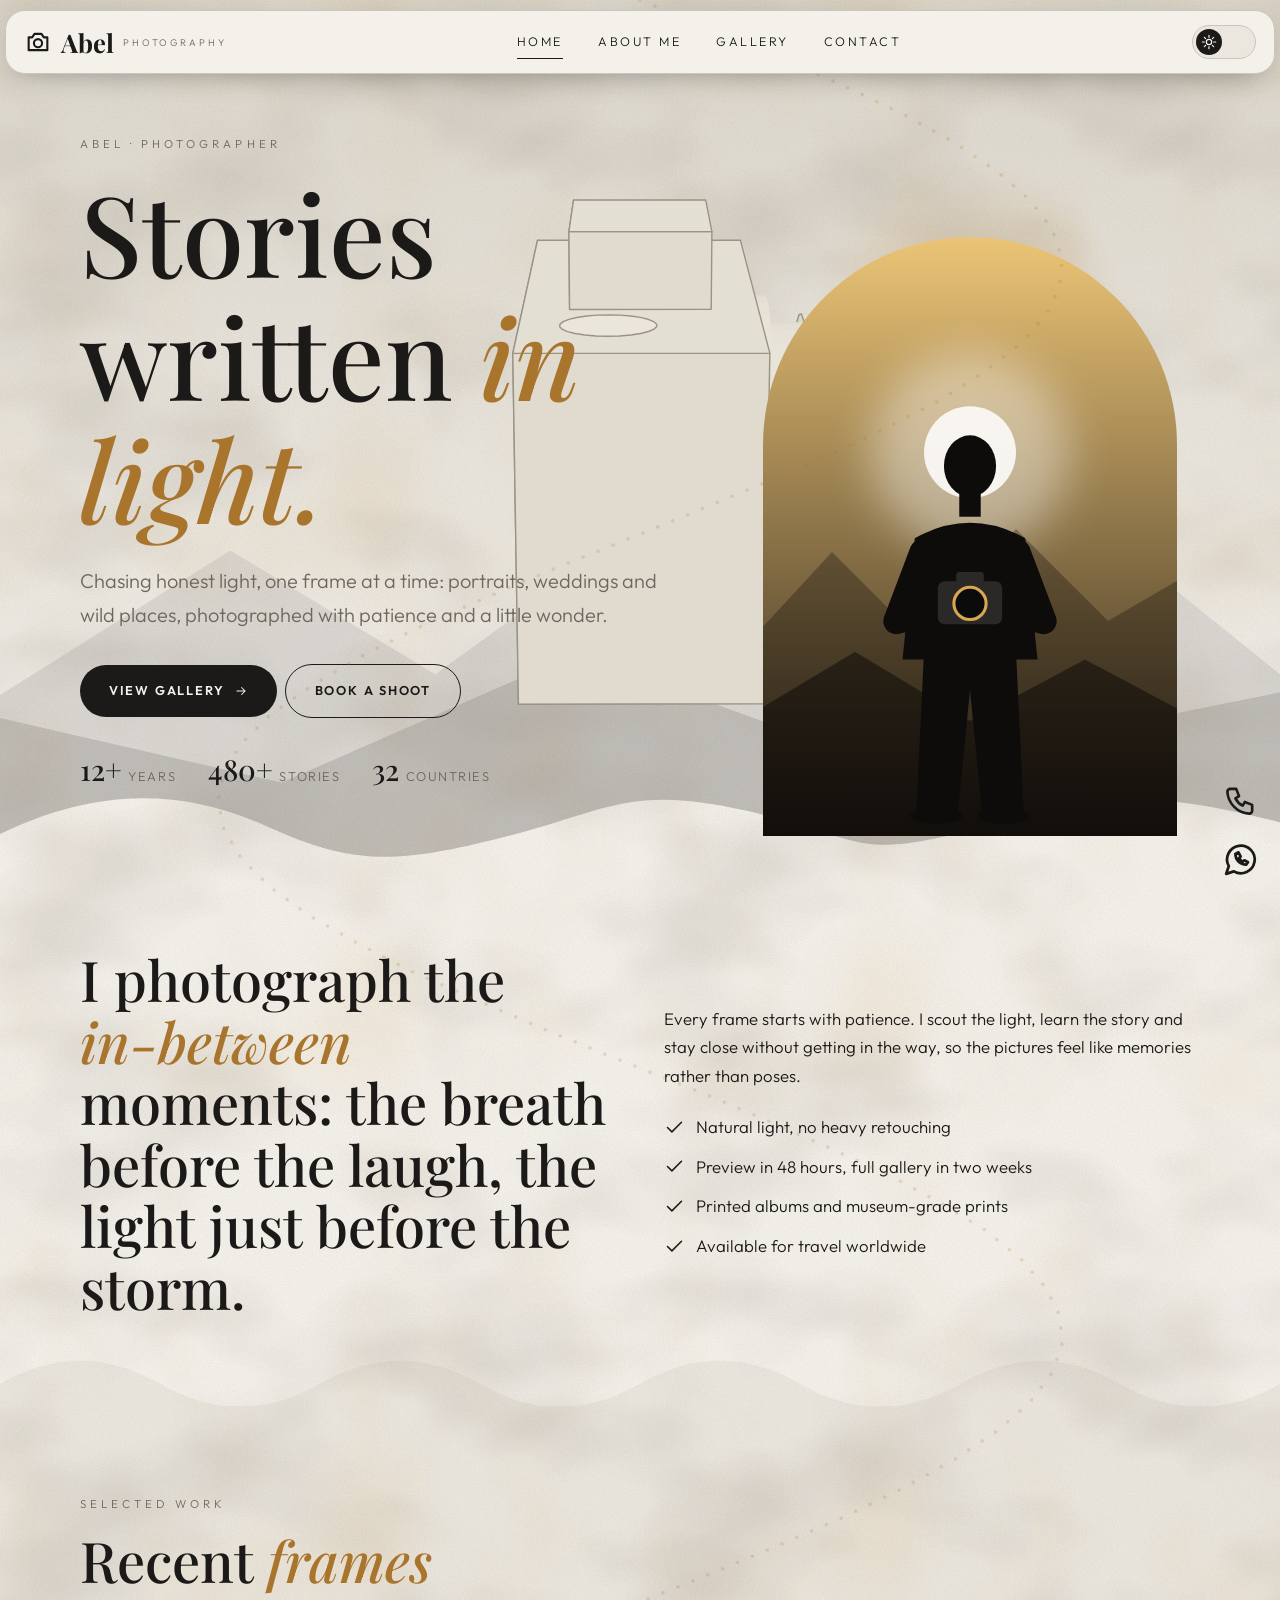
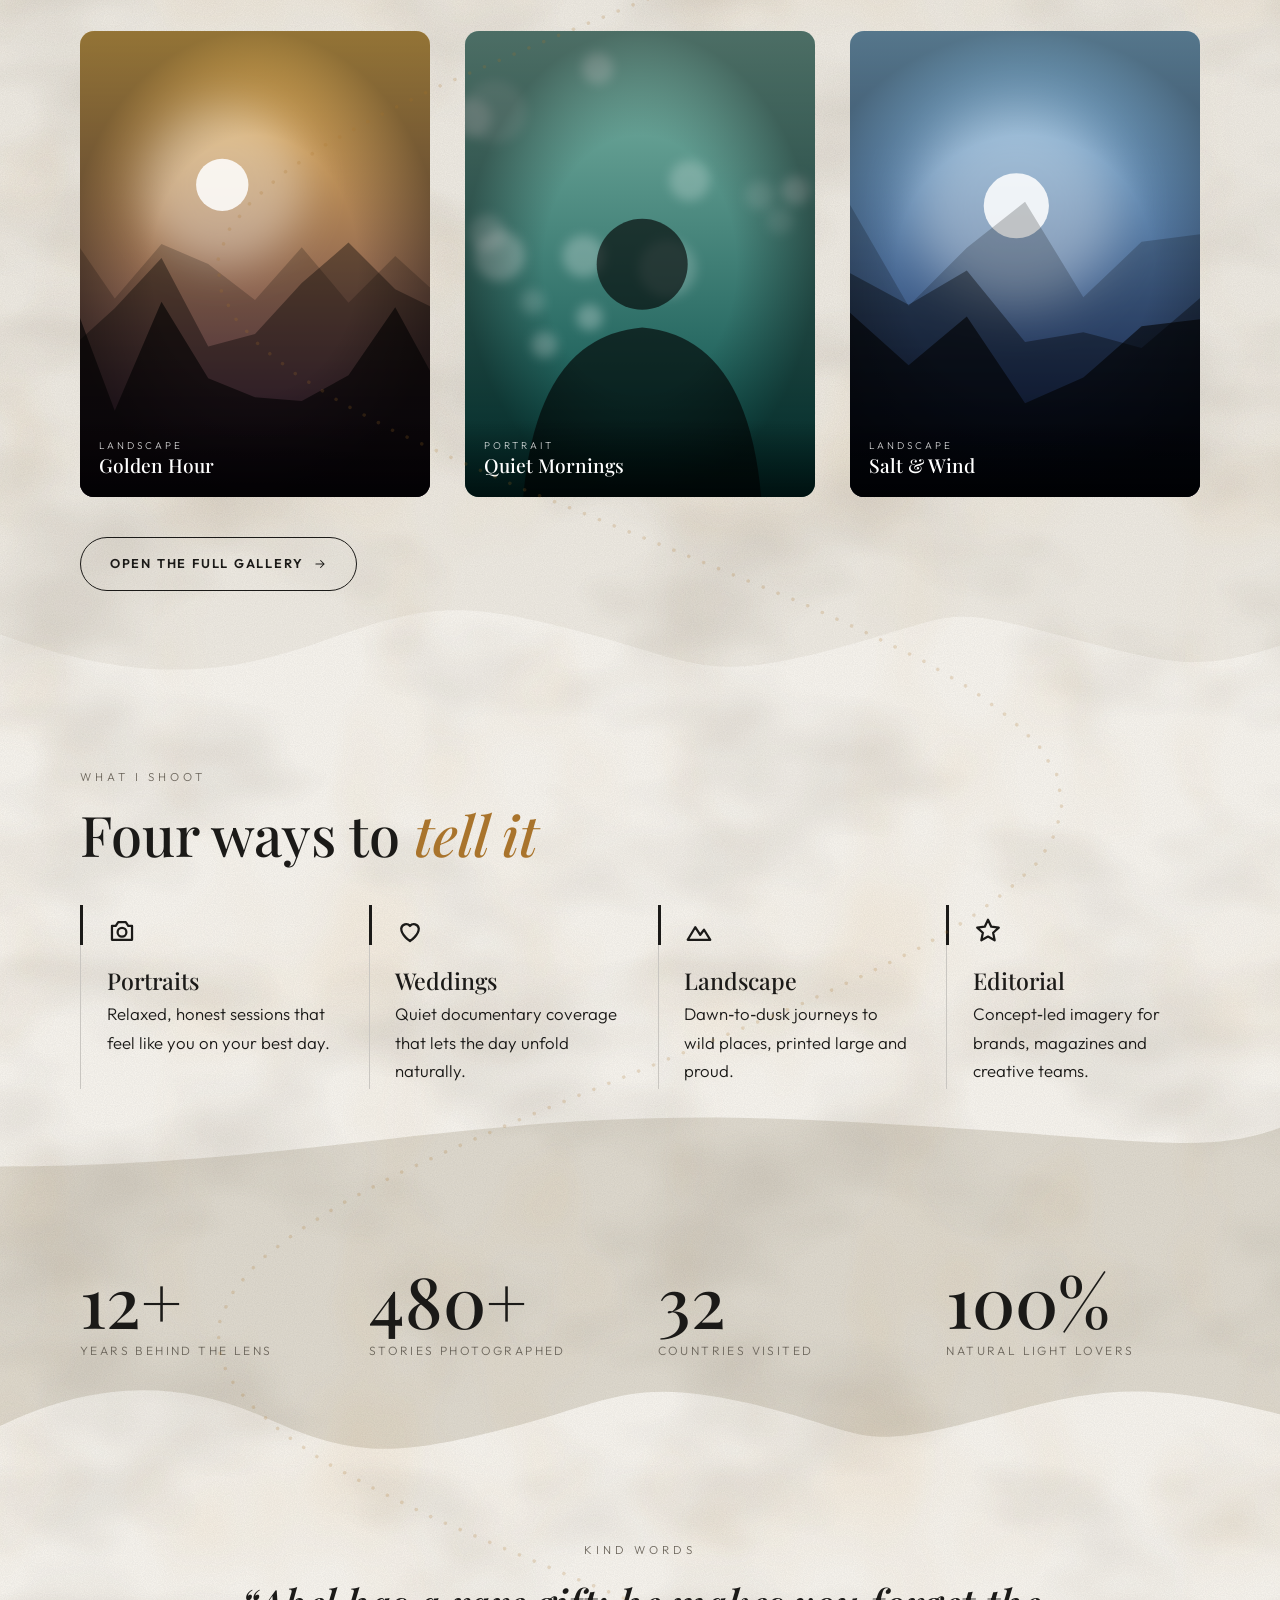
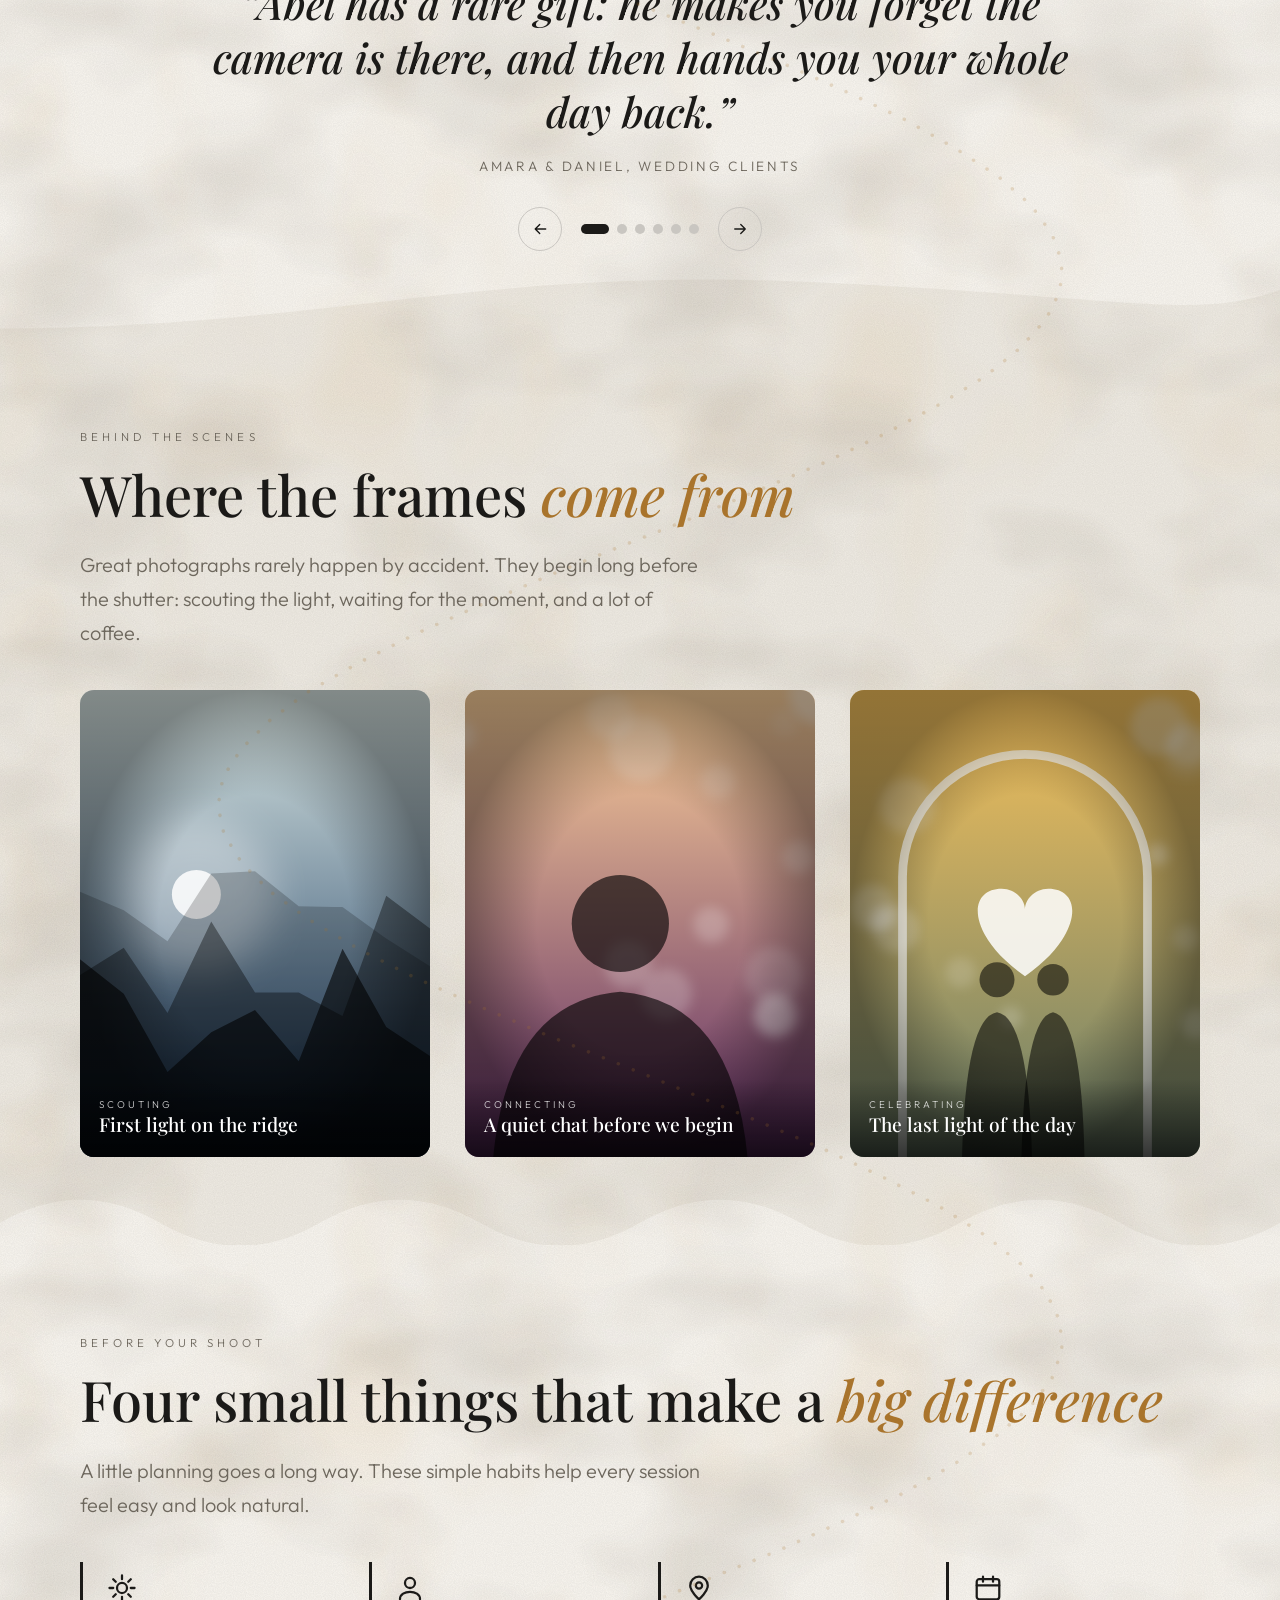
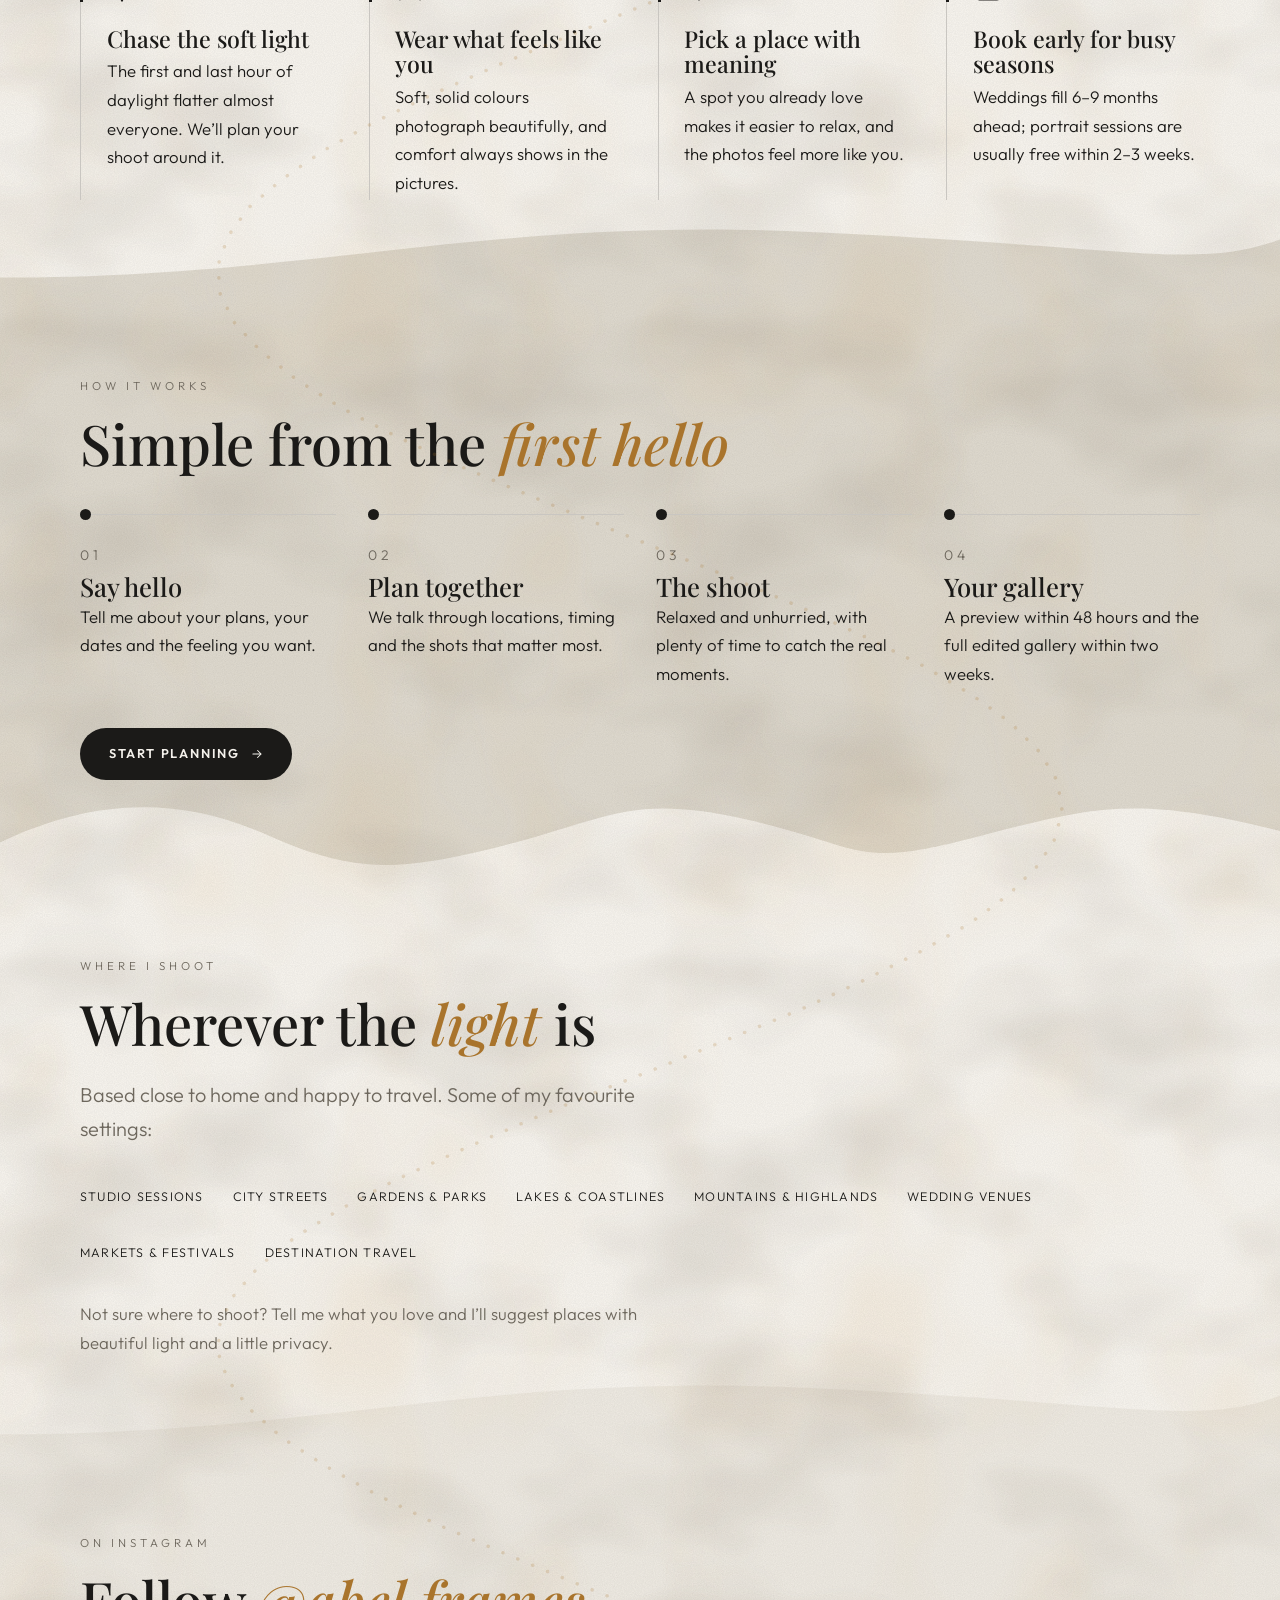
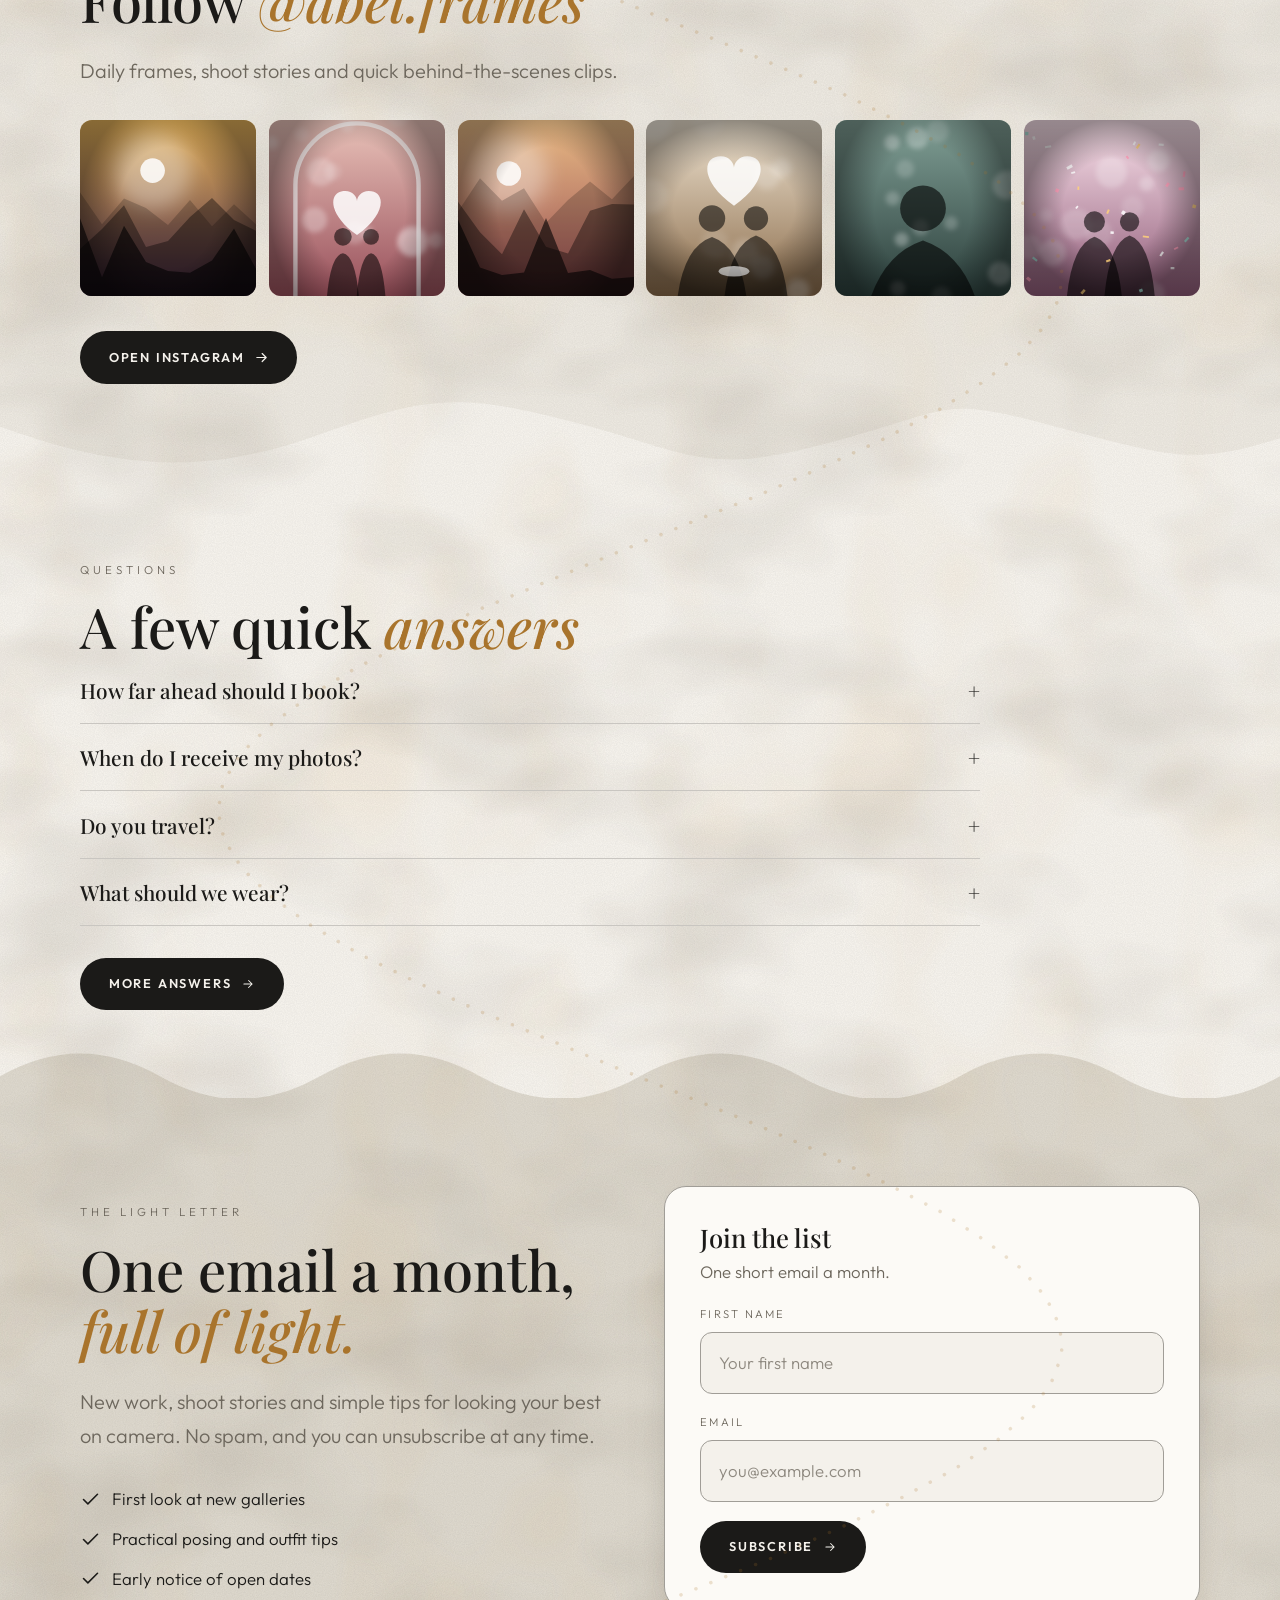
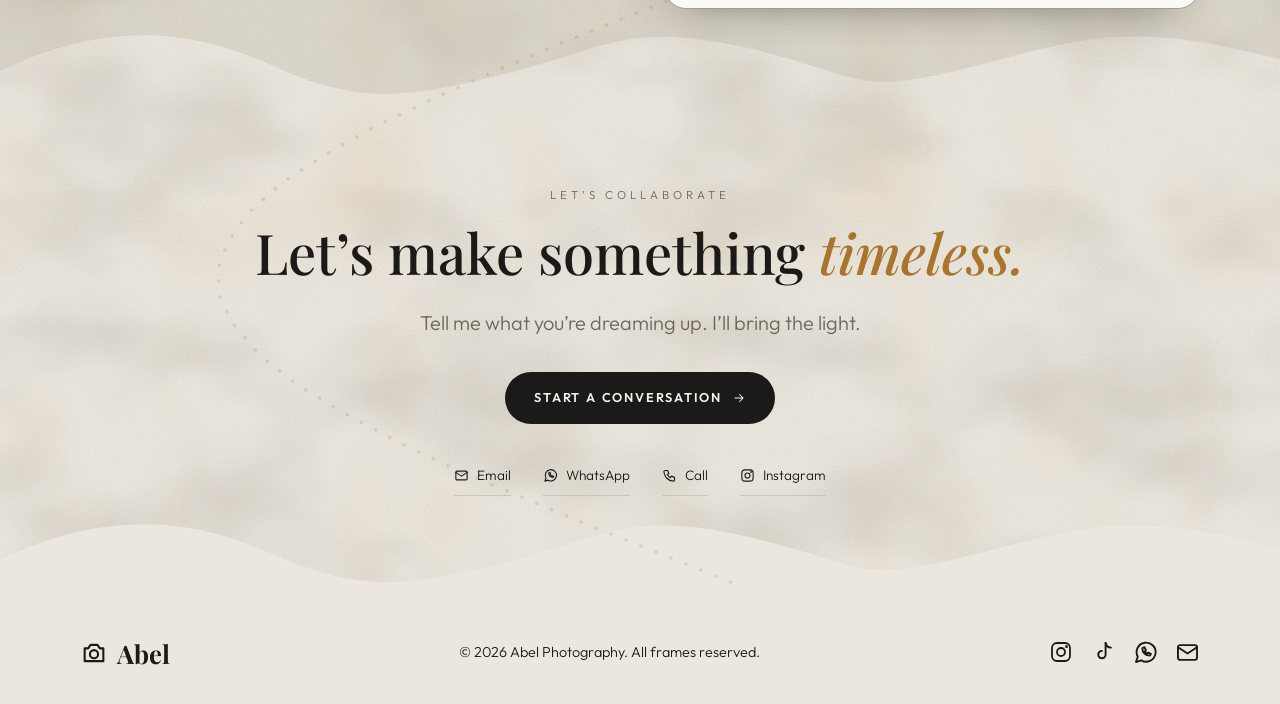
==== commit 645fd9be: "modified the page and optimised it" ====
--- a/index.html
+++ b/index.html
@@ -57,6 +57,13 @@
 <div class="stat rv"><b data-n="100" data-s="%">0</b><span>Natural light lovers</span></div>
 </div></div></section>
 <section class="s"><div class="w narrow"><span class="eb rv c" style="display:block;text-align:center">Kind words</span><div class="tc rv" id="tc"><div id="ts"><blockquote class=on>“Abel has a rare gift: he makes you forget the camera is there, and then hands you your whole day back.”<cite>Amara &amp; Daniel, wedding clients</cite></blockquote><blockquote>“Our family portraits feel like us, warm, easy and full of laughter. We’ve already booked again.”<cite>The Okello family, portrait session</cite></blockquote><blockquote>“Professional, punctual and endlessly patient. The brand campaign exceeded every expectation.”<cite>Grace M., creative director</cite></blockquote><blockquote>“He found light in places I’d walked past a hundred times. Every landscape print is now a conversation piece.”<cite>Samuel K., print collector</cite></blockquote><blockquote>“From the first call to the final gallery, the whole experience was effortless and joyful.”<cite>Lina &amp; Joseph, engagement shoot</cite></blockquote><blockquote>“Abel photographed our launch event and captured the energy better than we imagined possible.”<cite>Nova Studio, event client</cite></blockquote></div><div class="tn"><button id="tp" aria-label="Previous testimonial"><i data-i="arr" style="transform:scaleX(-1)"></i></button><div id="td"><button aria-label="Testimonial 1" class=on></button><button aria-label="Testimonial 2"></button><button aria-label="Testimonial 3"></button><button aria-label="Testimonial 4"></button><button aria-label="Testimonial 5"></button><button aria-label="Testimonial 6"></button></div><button id="tx" aria-label="Next testimonial"><i data-i="arr"></i></button></div></div></div></section>
+<section class="s alt"><div class="w"><span class="eb rv">Behind the scenes</span><h2 class="rv">Where the frames <em>come from</em></h2><p class="lead rv">Great photographs rarely happen by accident. They begin long before the shutter: scouting the light, waiting for the moment, and a lot of coffee.</p><div class="grid g3 fe"><figure class="t rv" data-c="Landscape" style="--r:0.75"><img src="images/g15.svg" alt="Misty ridge at first light, landscape photograph" width="800" height="1067" loading="lazy" decoding="async"><figcaption><small>Scouting</small>First light on the ridge</figcaption></figure><figure class="t rv" data-c="Portrait" style="--r:0.8"><img src="images/g09.svg" alt="First Light, portrait photograph" width="800" height="1000" loading="lazy" decoding="async"><figcaption><small>Connecting</small>A quiet chat before we begin</figcaption></figure><figure class="t rv" data-c="Wedding" style="--r:0.75"><img src="images/g26.svg" alt="Golden Aisle, wedding photograph" width="800" height="1067" loading="lazy" decoding="async"><figcaption><small>Celebrating</small>The last light of the day</figcaption></figure></div></div></section>
+<section class="s"><div class="w"><span class="eb rv">Before your shoot</span><h2 class="rv">Four small things that make a <em>big difference</em></h2><p class="lead rv">A little planning goes a long way. These simple habits help every session feel easy and look natural.</p><div class="grid g4"><div class="card rv"><span class="bd"><i data-i="sun"></i></span><h3>Chase the soft light</h3><p>The first and last hour of daylight flatter almost everyone. We’ll plan your shoot around it.</p></div><div class="card rv"><span class="bd"><i data-i="user"></i></span><h3>Wear what feels like you</h3><p>Soft, solid colours photograph beautifully, and comfort always shows in the pictures.</p></div><div class="card rv"><span class="bd"><i data-i="pin"></i></span><h3>Pick a place with meaning</h3><p>A spot you already love makes it easier to relax, and the photos feel more like you.</p></div><div class="card rv"><span class="bd"><i data-i="cal"></i></span><h3>Book early for busy seasons</h3><p>Weddings fill 6–9 months ahead; portrait sessions are usually free within 2–3 weeks.</p></div></div></div></section>
+<section class="s alt2"><div class="w"><span class="eb rv">How it works</span><h2 class="rv">Simple from the <em>first hello</em></h2><div class="tl"><div class="rv"><small>01</small><b>Say hello</b>Tell me about your plans, your dates and the feeling you want.</div><div class="rv"><small>02</small><b>Plan together</b>We talk through locations, timing and the shots that matter most.</div><div class="rv"><small>03</small><b>The shoot</b>Relaxed and unhurried, with plenty of time to catch the real moments.</div><div class="rv"><small>04</small><b>Your gallery</b>A preview within 48 hours and the full edited gallery within two weeks.</div></div><p class="rv" style="margin-top:2.5rem"><a class="btn" href="contact.html">Start planning <i data-i="arr"></i></a></p></div></section>
+<section class="s"><div class="w"><span class="eb rv">Where I shoot</span><h2 class="rv">Wherever the <em>light</em> is</h2><p class="lead rv">Based close to home and happy to travel. Some of my favourite settings:</p><div class="chips rv"><span class="chip">Studio sessions</span><span class="chip">City streets</span><span class="chip">Gardens & parks</span><span class="chip">Lakes & coastlines</span><span class="chip">Mountains & highlands</span><span class="chip">Wedding venues</span><span class="chip">Markets & festivals</span><span class="chip">Destination travel</span></div><p class="rv" style="color:var(--mut);max-width:620px">Not sure where to shoot? Tell me what you love and I’ll suggest places with beautiful light and a little privacy.</p></div></section>
+<section class="s alt"><div class="w"><span class="eb rv">On Instagram</span><h2 class="rv">Follow <em>@abel.frames</em></h2><p class="lead rv">Daily frames, shoot stories and quick behind-the-scenes clips.</p><div class="igs rv"><a class="ig" href="https://instagram.com/abel.frames" target="_blank" rel="noopener" aria-label="View on Instagram"><img src="images/g01.svg" alt="" width="400" height="400" loading="lazy" decoding="async"></a><a class="ig" href="https://instagram.com/abel.frames" target="_blank" rel="noopener" aria-label="View on Instagram"><img src="images/g07.svg" alt="" width="400" height="400" loading="lazy" decoding="async"></a><a class="ig" href="https://instagram.com/abel.frames" target="_blank" rel="noopener" aria-label="View on Instagram"><img src="images/g18.svg" alt="" width="400" height="400" loading="lazy" decoding="async"></a><a class="ig" href="https://instagram.com/abel.frames" target="_blank" rel="noopener" aria-label="View on Instagram"><img src="images/g33.svg" alt="" width="400" height="400" loading="lazy" decoding="async"></a><a class="ig" href="https://instagram.com/abel.frames" target="_blank" rel="noopener" aria-label="View on Instagram"><img src="images/g36.svg" alt="" width="400" height="400" loading="lazy" decoding="async"></a><a class="ig" href="https://instagram.com/abel.frames" target="_blank" rel="noopener" aria-label="View on Instagram"><img src="images/g40.svg" alt="" width="400" height="400" loading="lazy" decoding="async"></a></div><p class="rv" style="margin-top:2.2rem"><a class="btn" href="https://instagram.com/abel.frames" target="_blank" rel="noopener">Open Instagram <i data-i="arr"></i></a></p></div></section>
+<section class="s"><div class="w"><span class="eb rv">Questions</span><h2 class="rv">A few quick <em>answers</em></h2><div class="narrow"><details class="rv"><summary>How far ahead should I book?</summary><p>Weddings fill 6–9 months ahead; portrait sessions are usually available within 2–3 weeks.</p></details><details class="rv"><summary>When do I receive my photos?</summary><p>A small preview within 48 hours, then the complete edited gallery within two weeks.</p></details><details class="rv"><summary>Do you travel?</summary><p>Gladly. Travel is quoted per project and often makes for the best stories.</p></details><details class="rv"><summary>What should we wear?</summary><p>Soft, solid colours that suit the setting work best. We’ll talk through ideas together before the shoot.</p></details></div><p class="rv" style="margin-top:2rem"><a class="btn" href="contact.html">More answers <i data-i="arr"></i></a></p></div></section>
+<section class="s alt2"><div class="w two"><div><span class="eb rv">The Light Letter</span><h2 class="rv">One email a month, <em>full of light.</em></h2><p class="lead rv">New work, shoot stories and simple tips for looking your best on camera. No spam, and you can unsubscribe at any time.</p><ul class="ticks rv"><li><i data-i="chk"></i>First look at new galleries</li><li><i data-i="chk"></i>Practical posing and outfit tips</li><li><i data-i="chk"></i>Early notice of open dates</li></ul></div><div class="rv"><form class="fcard" data-ajax action="https://formspree.io/f/your_form_id" method="POST" ><h3>Join the list</h3><p class="fsub">One short email a month.</p><label><span>First name</span><input name="name" placeholder="Your first name" autocomplete="given-name"></label><label><span>Email</span><input required type="email" name="email" placeholder="you@example.com" autocomplete="email"></label><input type="hidden" name="_subject" value="Light Letter signup"><button class="btn" type="submit">Subscribe <i data-i="arr"></i></button><p class="ferr" hidden>Something went wrong. Please try again or message me on WhatsApp.</p></form><div class="fok fcard" hidden><h3>You’re on the list!</h3><p>Welcome. Your first Light Letter is on its way soon.</p></div></div></div></section>
 <section class="s alt c"><div class="w"><span class="eb rv">Let’s collaborate</span><h2 class="rv">Let’s make something <em>timeless.</em></h2><p class="lead rv">Tell me what you’re dreaming up. I’ll bring the light.</p><p class="rv"><a class="btn" href="contact.html">Start a conversation <i data-i="arr"></i></a></p><div class="qc rv"><a href="mailto:hello@abelphotography.com"><i data-i="mail"></i>Email</a><a href="https://wa.me/15550102030" target="_blank" rel="noopener"><i data-i="wa"></i>WhatsApp</a><a href="tel:+15550102030"><i data-i="phone"></i>Call</a><a href="https://instagram.com/abel.frames" target="_blank" rel="noopener"><i data-i="ig"></i>Instagram</a></div></div></section>
 </div>
 
--- a/css/style.css
+++ b/css/style.css
@@ -1,5 +1,5 @@
-:root{--bg:#f4f1eb;--bg2:#ebe7df;--bg3:#dcd7cc;--ink:#1b1a18;--mut:#6d675d;--acc:#1b1a18;--hi:#a9742c;--on:#f4f1eb;--line:rgba(27,26,24,.2);--card:#faf8f4}
-:root[data-theme=dark]{--bg:#0b0b0c;--bg2:#141413;--bg3:#1e1d1b;--ink:#f1ede6;--mut:#a39d92;--acc:#f1ede6;--hi:#e0ac5c;--on:#0b0b0c;--line:rgba(241,237,230,.16);--card:rgba(255,255,255,.04)}
+:root{--bg:#f4f1eb;--bg2:#ebe7df;--bg3:#dcd7cc;--ink:#1b1a18;--mut:#6d675d;--acc:#1b1a18;--hi:#a9742c;--on:#f4f1eb;--line:#c9c6c1;--out:#a09d97;--card:#fcfaf6}
+:root[data-theme=dark]{--bg:#0b0b0c;--bg2:#141413;--bg3:#1e1d1b;--ink:#f1ede6;--mut:#a39d92;--acc:#f1ede6;--hi:#e0ac5c;--on:#0b0b0c;--line:#302f2f;--out:#5d5c59;--card:#161615}
 *{box-sizing:border-box;margin:0;padding:0;-webkit-tap-highlight-color:transparent}
 [hidden]{display:none!important}
 html{scroll-behavior:smooth}
@@ -22,7 +22,7 @@
 .btn i{transition:transform .35s}.btn:hover i{transform:translateX(5px)}
 /* header */
 header{position:fixed;top:calc(10px + env(safe-area-inset-top,0px));left:calc(5px + env(safe-area-inset-left,0px));right:calc(5px + env(safe-area-inset-right,0px));z-index:60;height:64px;padding:0 1.2rem;border-radius:20px;display:flex;align-items:center;justify-content:space-between}
-header::before{content:"";position:absolute;inset:0;z-index:-1;border-radius:inherit;background:color-mix(in srgb,var(--bg) 94%,transparent);border:1px solid var(--line);box-shadow:0 10px 30px -14px rgba(0,0,0,.4)}
+header::before{content:"";position:absolute;inset:0;z-index:-1;border-radius:inherit;background:var(--bg);border:1px solid var(--line);box-shadow:0 10px 30px -14px rgba(0,0,0,.4)}
 .logo{display:flex;align-items:center;gap:.55rem;font:700 1.6rem 'Playfair Display',serif}
 .logo small{font:300 .6rem Outfit;letter-spacing:.3em;text-transform:uppercase;color:var(--mut)}
 nav{display:flex;gap:2.2rem}
@@ -57,8 +57,8 @@
 .hero{position:relative;min-height:min(100svh,860px);display:grid;align-items:center;overflow:hidden;background:linear-gradient(180deg,var(--bg3),var(--bg2) 60%,var(--bg))}
 .hero.sm{min-height:0;padding-bottom:4rem}.hero .w{padding-top:110px}
 .sun{position:absolute;right:12%;top:18%;width:min(30vw,320px);aspect-ratio:1;border-radius:50%;background:radial-gradient(circle,var(--hi),transparent 70%);opacity:.34}
-.mt{position:absolute;inset:auto 0 0;height:48%;background:var(--ink);opacity:.12;clip-path:polygon(0 100%,0 60%,18% 25%,34% 55%,55% 8%,76% 50%,90% 30%,100% 55%,100% 100%)}
-.mt+.mt{height:30%;opacity:.22;clip-path:polygon(0 100%,0 45%,22% 70%,45% 20%,70% 65%,100% 35%,100% 100%)}
+.mt{position:absolute;inset:auto 0 0;height:48%;background:color-mix(in srgb,var(--ink) 12%,var(--bg));clip-path:polygon(0 100%,0 60%,18% 25%,34% 55%,55% 8%,76% 50%,90% 30%,100% 55%,100% 100%)}
+.mt+.mt{height:30%;background:color-mix(in srgb,var(--ink) 24%,var(--bg));clip-path:polygon(0 100%,0 45%,22% 70%,45% 20%,70% 65%,100% 35%,100% 100%)}
 /* blocks */
 .grid{display:grid;gap:1.5rem;margin-top:2.5rem}
 .g3{grid-template-columns:repeat(auto-fit,minmax(min(100%,260px),1fr))}
@@ -84,7 +84,7 @@
 .fe .t{aspect-ratio:3/4}
 figcaption{position:absolute;inset:auto 0 0;z-index:2;padding:1.2rem;color:#fff;font:500 1.2rem 'Playfair Display',serif;background:linear-gradient(transparent,rgba(0,0,0,.6))}
 figcaption small{display:block;font:300 .62rem Outfit;letter-spacing:.3em;text-transform:uppercase;opacity:.8}
-#lb{position:fixed;inset:0;z-index:100;background:rgba(0,0,0,.9);display:grid;place-items:center;opacity:0;pointer-events:none;transition:opacity .4s}
+#lb{position:fixed;inset:0;z-index:100;background:#0b0b0c;display:grid;place-items:center;opacity:0;pointer-events:none;transition:opacity .4s}
 #lb.on{opacity:1;pointer-events:auto}
 #lbf{width:min(88vw,calc(78vh*var(--r,1)));aspect-ratio:var(--r,1);border-radius:14px}
 #lb button{position:absolute;top:1rem;right:1.4rem;font-size:2.6rem;color:#fff}
@@ -173,15 +173,15 @@
 body[data-out=r] #main{animation:outr .26s ease-in forwards}
 @media(max-width:860px){
 #nav{display:none}
-.tabs{display:grid;grid-template-columns:repeat(4,1fr);position:fixed;left:0;right:0;bottom:0;z-index:60;height:calc(76px + env(safe-area-inset-bottom,0px));filter:drop-shadow(0 -5px 12px rgba(0,0,0,.18))}
+.tabs{display:grid;grid-template-columns:repeat(4,1fr);position:fixed;left:0;right:0;bottom:0;z-index:60;height:calc(64px + env(safe-area-inset-bottom,0px));filter:drop-shadow(0 -4px 10px rgba(0,0,0,.14))}
 .tabs::before{content:"";position:absolute;inset:0;pointer-events:none}
-.tabs::before{background:var(--bg);-webkit-mask:url("data:image/svg+xml,%3Csvg xmlns='http://www.w3.org/2000/svg' viewBox='0 0 400 76' preserveAspectRatio='none'%3E%3Cpath d='M0 76V44H3C3 20 26 2 50 2S97 20 97 44H103C103 20 126 2 150 2S197 20 197 44H203C203 20 226 2 250 2S297 20 297 44H303C303 20 326 2 350 2S397 20 397 44H400V76z'/%3E%3C/svg%3E") 0 0/100% 76px no-repeat,linear-gradient(#000,#000) 0 50px/100% 100% no-repeat;mask:url("data:image/svg+xml,%3Csvg xmlns='http://www.w3.org/2000/svg' viewBox='0 0 400 76' preserveAspectRatio='none'%3E%3Cpath d='M0 76V44H3C3 20 26 2 50 2S97 20 97 44H103C103 20 126 2 150 2S197 20 197 44H203C203 20 226 2 250 2S297 20 297 44H303C303 20 326 2 350 2S397 20 397 44H400V76z'/%3E%3C/svg%3E") 0 0/100% 76px no-repeat,linear-gradient(#000,#000) 0 50px/100% 100% no-repeat}
-.tabs a{position:relative;z-index:1;display:flex;flex-direction:column;align-items:center;gap:3px;padding-top:22px;font-size:.62rem;letter-spacing:.08em;text-transform:uppercase;color:var(--mut);transition:color .3s}
+.tabs::before{background:var(--bg);border-top:1px solid var(--line)}
+.tabs a{position:relative;z-index:1;display:flex;flex-direction:column;align-items:center;gap:3px;padding-top:11px;font-size:.62rem;letter-spacing:.08em;text-transform:uppercase;color:var(--mut);transition:color .3s}
 .tabs a i{font-size:1.5rem;transition:transform .45s cubic-bezier(.3,1.6,.5,1)}
 .tabs a.on{color:var(--on)}.tabs a.on i{transform:translateY(-1px) scale(1.1)}.tabs a:active i{transform:scale(.85)}
-.ind{position:absolute;z-index:1;top:0;height:76px;left:0;width:25%;transform:translateX(calc(var(--ti,0)*100%));transition:transform .4s cubic-bezier(.4,0,.2,1)}
-.ind::before{content:"";position:absolute;inset:0;background:var(--acc);-webkit-mask:url("data:image/svg+xml,%3Csvg xmlns='http://www.w3.org/2000/svg' viewBox='0 0 100 76' preserveAspectRatio='none'%3E%3Cpath d='M0 76V44H3C3 20 26 2 50 2S97 20 97 44H100V76z'/%3E%3C/svg%3E") 0 0/100% 76px no-repeat;mask:url("data:image/svg+xml,%3Csvg xmlns='http://www.w3.org/2000/svg' viewBox='0 0 100 76' preserveAspectRatio='none'%3E%3Cpath d='M0 76V44H3C3 20 26 2 50 2S97 20 97 44H100V76z'/%3E%3C/svg%3E") 0 0/100% 76px no-repeat}
-.fab{bottom:calc(92px + env(safe-area-inset-bottom,0px))}
+.ind{position:absolute;z-index:1;top:0;height:64px;left:0;width:25%;transform:translateX(calc(var(--ti,0)*100%));transition:transform .4s cubic-bezier(.4,0,.2,1)}
+.ind::before{content:"";position:absolute;inset:6px 8px auto;height:52px;border-radius:16px;background:var(--acc)}
+.fab{bottom:calc(80px + env(safe-area-inset-bottom,0px))}
 footer{padding-bottom:calc(7rem + env(safe-area-inset-bottom,0px))}
 }
 /* no card containers: plain text blocks, each with a thin line, a dot and an accent line that draws on hover */
@@ -240,39 +240,41 @@
 form input,form select,form textarea{background:none;border:0;border-bottom:1px solid var(--line);border-radius:0;padding:1rem 0}
 form input:focus,form select:focus,form textarea:focus{border-bottom-color:var(--ink);box-shadow:none}
 
-/* grain + smoke: two tiny tiled noise textures, only compositor transforms animate, no blur or blend filters */
-:root{--grain:url("data:image/svg+xml,%3Csvg xmlns='http://www.w3.org/2000/svg' width='180' height='180'%3E%3Cfilter id='n' x='0' y='0' width='1' height='1' color-interpolation-filters='sRGB'%3E%3CfeTurbulence type='fractalNoise' baseFrequency='.9' numOctaves='2' seed='4' stitchTiles='stitch'/%3E%3CfeColorMatrix values='0 0 0 0 0.1 0 0 0 0 0.09 0 0 0 0 0.08 2 0 0 0 -.62'/%3E%3C/filter%3E%3Crect width='180' height='180' filter='url%28%23n%29'/%3E%3C/svg%3E");--sm1:url("data:image/svg+xml,%3Csvg xmlns='http://www.w3.org/2000/svg' width='640' height='640'%3E%3Cfilter id='n' x='0' y='0' width='1' height='1' color-interpolation-filters='sRGB'%3E%3CfeTurbulence type='fractalNoise' baseFrequency='.0046875 .0078125' numOctaves='3' seed='7' stitchTiles='stitch'/%3E%3CfeColorMatrix values='0 0 0 0 0.6 0 0 0 0 0.56 0 0 0 0 0.5 2.6 0 0 0 -1.15'/%3E%3C/filter%3E%3Crect width='640' height='640' filter='url%28%23n%29'/%3E%3C/svg%3E");--sm2:url("data:image/svg+xml,%3Csvg xmlns='http://www.w3.org/2000/svg' width='512' height='512'%3E%3Cfilter id='n' x='0' y='0' width='1' height='1' color-interpolation-filters='sRGB'%3E%3CfeTurbulence type='fractalNoise' baseFrequency='.005859375 .00390625' numOctaves='3' seed='19' stitchTiles='stitch'/%3E%3CfeColorMatrix values='0 0 0 0 0.78 0 0 0 0 0.55 0 0 0 0 0.22 2.6 0 0 0 -1.2'/%3E%3C/filter%3E%3Crect width='512' height='512' filter='url%28%23n%29'/%3E%3C/svg%3E");--gop:.045;--sop:.24;--sopb:.1}
-:root[data-theme=dark]{--grain:url("data:image/svg+xml,%3Csvg xmlns='http://www.w3.org/2000/svg' width='180' height='180'%3E%3Cfilter id='n' x='0' y='0' width='1' height='1' color-interpolation-filters='sRGB'%3E%3CfeTurbulence type='fractalNoise' baseFrequency='.9' numOctaves='2' seed='4' stitchTiles='stitch'/%3E%3CfeColorMatrix values='0 0 0 0 0.95 0 0 0 0 0.93 0 0 0 0 0.9 2 0 0 0 -.62'/%3E%3C/filter%3E%3Crect width='180' height='180' filter='url%28%23n%29'/%3E%3C/svg%3E");--sm1:url("data:image/svg+xml,%3Csvg xmlns='http://www.w3.org/2000/svg' width='640' height='640'%3E%3Cfilter id='n' x='0' y='0' width='1' height='1' color-interpolation-filters='sRGB'%3E%3CfeTurbulence type='fractalNoise' baseFrequency='.0046875 .0078125' numOctaves='3' seed='7' stitchTiles='stitch'/%3E%3CfeColorMatrix values='0 0 0 0 0.3 0 0 0 0 0.29 0 0 0 0 0.27 2.6 0 0 0 -1.15'/%3E%3C/filter%3E%3Crect width='640' height='640' filter='url%28%23n%29'/%3E%3C/svg%3E");--sm2:url("data:image/svg+xml,%3Csvg xmlns='http://www.w3.org/2000/svg' width='512' height='512'%3E%3Cfilter id='n' x='0' y='0' width='1' height='1' color-interpolation-filters='sRGB'%3E%3CfeTurbulence type='fractalNoise' baseFrequency='.005859375 .00390625' numOctaves='3' seed='19' stitchTiles='stitch'/%3E%3CfeColorMatrix values='0 0 0 0 0.55 0 0 0 0 0.36 0 0 0 0 0.12 2.6 0 0 0 -1.2'/%3E%3C/filter%3E%3Crect width='512' height='512' filter='url%28%23n%29'/%3E%3C/svg%3E");--gop:.04;--sop:.42;--sopb:.2}
-.fx{position:fixed;pointer-events:none;contain:strict}
-.smk{inset:-240px;z-index:0;opacity:var(--sop);background-repeat:repeat;will-change:transform}
-.smk.a{background-image:var(--sm1);background-size:640px;animation:sa 90s linear infinite alternate}
-.smk.b{background-image:var(--sm2);background-size:512px;opacity:var(--sopb);animation:sb 120s linear infinite alternate}
-@keyframes sa{from{transform:translate3d(0,0,0)}to{transform:translate3d(-200px,-120px,0)}}
-@keyframes sb{from{transform:translate3d(-120px,-40px,0)}to{transform:translate3d(160px,-180px,0)}}
-.grn{inset:-120px;z-index:90;opacity:var(--gop);background-image:var(--grain);background-size:180px;animation:gr .9s steps(1) infinite}
-@keyframes gr{0%{transform:translate(0,0)}20%{transform:translate(-60px,40px)}40%{transform:translate(50px,-70px)}60%{transform:translate(-30px,-100px)}80%{transform:translate(80px,60px)}}
-@media(max-width:700px){.smk.b{display:none}}
-@media(prefers-reduced-motion:reduce){.smk,.grn{animation:none!important}}
+/* grain + smoke: ONE static, page-tall layer that scrolls with the content (no fixed overlays, no animation, nothing repainted per frame).
+   Textures are tiny tiled SVG noise; their strength is baked into the alpha. Make it stronger or weaker overall with main::after{opacity}. */
+:root{--grain:url("data:image/svg+xml,%3Csvg xmlns='http://www.w3.org/2000/svg' width='180' height='180'%3E%3Cfilter id='n' x='0' y='0' width='1' height='1' color-interpolation-filters='sRGB'%3E%3CfeTurbulence type='fractalNoise' baseFrequency='.9' numOctaves='2' seed='4' stitchTiles='stitch'/%3E%3CfeColorMatrix values='0 0 0 0 0.1 0 0 0 0 0.09 0 0 0 0 0.08 0.090 0 0 0 -0.028'/%3E%3C/filter%3E%3Crect width='180' height='180' filter='url%28%23n%29'/%3E%3C/svg%3E");--sm1:url("data:image/svg+xml,%3Csvg xmlns='http://www.w3.org/2000/svg' width='640' height='640'%3E%3Cfilter id='n' x='0' y='0' width='1' height='1' color-interpolation-filters='sRGB'%3E%3CfeTurbulence type='fractalNoise' baseFrequency='.0046875 .0078125' numOctaves='3' seed='7' stitchTiles='stitch'/%3E%3CfeColorMatrix values='0 0 0 0 0.6 0 0 0 0 0.56 0 0 0 0 0.5 0.624 0 0 0 -0.276'/%3E%3C/filter%3E%3Crect width='640' height='640' filter='url%28%23n%29'/%3E%3C/svg%3E");--sm2:url("data:image/svg+xml,%3Csvg xmlns='http://www.w3.org/2000/svg' width='512' height='512'%3E%3Cfilter id='n' x='0' y='0' width='1' height='1' color-interpolation-filters='sRGB'%3E%3CfeTurbulence type='fractalNoise' baseFrequency='.005859375 .00390625' numOctaves='3' seed='19' stitchTiles='stitch'/%3E%3CfeColorMatrix values='0 0 0 0 0.78 0 0 0 0 0.55 0 0 0 0 0.22 0.260 0 0 0 -0.120'/%3E%3C/filter%3E%3Crect width='512' height='512' filter='url%28%23n%29'/%3E%3C/svg%3E")}
+:root[data-theme=dark]{--grain:url("data:image/svg+xml,%3Csvg xmlns='http://www.w3.org/2000/svg' width='180' height='180'%3E%3Cfilter id='n' x='0' y='0' width='1' height='1' color-interpolation-filters='sRGB'%3E%3CfeTurbulence type='fractalNoise' baseFrequency='.9' numOctaves='2' seed='4' stitchTiles='stitch'/%3E%3CfeColorMatrix values='0 0 0 0 0.95 0 0 0 0 0.93 0 0 0 0 0.9 0.080 0 0 0 -0.025'/%3E%3C/filter%3E%3Crect width='180' height='180' filter='url%28%23n%29'/%3E%3C/svg%3E");--sm1:url("data:image/svg+xml,%3Csvg xmlns='http://www.w3.org/2000/svg' width='640' height='640'%3E%3Cfilter id='n' x='0' y='0' width='1' height='1' color-interpolation-filters='sRGB'%3E%3CfeTurbulence type='fractalNoise' baseFrequency='.0046875 .0078125' numOctaves='3' seed='7' stitchTiles='stitch'/%3E%3CfeColorMatrix values='0 0 0 0 0.3 0 0 0 0 0.29 0 0 0 0 0.27 1.092 0 0 0 -0.483'/%3E%3C/filter%3E%3Crect width='640' height='640' filter='url%28%23n%29'/%3E%3C/svg%3E");--sm2:url("data:image/svg+xml,%3Csvg xmlns='http://www.w3.org/2000/svg' width='512' height='512'%3E%3Cfilter id='n' x='0' y='0' width='1' height='1' color-interpolation-filters='sRGB'%3E%3CfeTurbulence type='fractalNoise' baseFrequency='.005859375 .00390625' numOctaves='3' seed='19' stitchTiles='stitch'/%3E%3CfeColorMatrix values='0 0 0 0 0.55 0 0 0 0 0.36 0 0 0 0 0.12 0.520 0 0 0 -0.240'/%3E%3C/filter%3E%3Crect width='512' height='512' filter='url%28%23n%29'/%3E%3C/svg%3E")}
+main::after{content:"";position:absolute;inset:0;z-index:0;pointer-events:none;opacity:1;background:var(--grain) 0 0/180px,var(--sm1) 0 0/640px,var(--sm2) 160px 90px/512px}
+@media(max-width:700px){main::after{background:var(--grain) 0 0/180px,var(--sm1) 0 0/640px}}
+/* scroll-spinning camera: a single opaque canvas drawn in main.js (colours come from these variables) */
+:root{--c1:#c9c2b3;--c2:#ebe6db;--cl:#9a9383;--cg:#b7afa0;--cgd:#c9993f}
+:root[data-theme=dark]{--c1:#1a1918;--c2:#353330;--cl:#58554f;--cg:#0f0f0e;--cgd:#e0ac5c}
+.cam3d{position:fixed;left:50%;top:50%;translate:-50% -50%;z-index:0;pointer-events:none;opacity:0;transition:opacity .7s ease}
+.cam3d.on{opacity:1}
+/* leaving the page: the whole page slides out above the camera, so drop the camera at once */
+body[data-out] .cam3d{opacity:0;transition:none}
 
-/* scroll-spinning camera (home): outlined faces so it reads as a technical drawing behind the content */
-:root{--cgd:rgba(169,116,44,.45);--cl:rgba(27,26,24,.34);--cfl:rgba(27,26,24,.045);--cgl:rgba(27,26,24,.11)}
-:root[data-theme=dark]{--cl:rgba(241,237,230,.34);--cfl:rgba(241,237,230,.04);--cgl:rgba(241,237,230,.08);--cgd:rgba(224,172,92,.5)}
-.cam3d{position:fixed;inset:0;display:grid;place-items:center;z-index:0;pointer-events:none;perspective:1500px;scale:1.65;contain:strict}
-.cam{position:relative;width:0;height:0;transform-style:preserve-3d;will-change:transform}
-.cf{position:absolute;width:360px;height:220px;left:-180px;top:-110px;box-sizing:border-box;border:1.5px solid var(--cl);background:var(--cfl);border-radius:10px;backface-visibility:hidden}
-.cf.tp{border-radius:10px}.cf.hp{border-radius:6px}
-.cf>*{position:absolute;box-sizing:border-box;border:1.5px solid var(--cl)}
-.vf{right:34px;top:20px;width:46px;height:22px;border-radius:4px}
-.lm{left:30px;top:22px;width:14px;height:14px;border-radius:50%;background:var(--cgl)}
-.sb{left:30px;bottom:0;width:8px;height:100%;border:0;border-left:1.5px dashed var(--cl);left:62px;opacity:.5}
-.scr{left:36px;top:34px;width:200px;height:150px;border-radius:6px;background:var(--cgl)}
-.bt{right:34px;top:50px;width:26px;height:26px;border-radius:50%}.bt.b2{top:100px}
-.gr{left:20px;top:16px;right:20px;bottom:16px;border-radius:8px;border-style:dashed;opacity:.6}
-.dl{left:44px;top:50px;width:60px;height:60px;border-radius:50%}.dl.d2{left:auto;right:150px;width:40px;height:40px;top:60px}
-.sh{right:44px;top:56px;width:34px;height:34px;border-radius:50%;background:var(--cgl)}
-.rg{position:absolute;left:calc(var(--r)*-1);top:calc(var(--r)*-1);width:calc(var(--r)*2);height:calc(var(--r)*2);border-radius:50%;box-sizing:border-box;border:1.5px solid var(--cl)}
-.rg.tk{border-width:2.5px}
-.rg.gl{background:var(--cgl)}.rg.g2{background:transparent}.rg.g3{background:var(--cgl)}
-.rg.hl{background:var(--cgd);border:0}
-@media(max-width:700px){.cam3d{scale:.78}}
-@media(prefers-reduced-motion:reduce){.cam{will-change:auto}}
+/* ---- form cards: a solid surface with a clear outline, and outlined fields ---- */
+[hidden]{display:none!important}
+:root{color-scheme:light}:root[data-theme=dark]{color-scheme:dark}
+.fcard{display:grid;gap:1.15rem;padding:clamp(1.4rem,3.2vw,2.2rem);background:var(--card);border:1.5px solid var(--out);border-radius:22px;box-shadow:0 22px 44px -30px rgba(0,0,0,.5)}
+.fcard h3{font-size:1.6rem}
+.fsub{color:var(--mut);margin-top:-.7rem}
+.fcard label{display:grid;gap:.5rem}
+.fcard label span{font-size:.7rem;letter-spacing:.2em;text-transform:uppercase;color:var(--mut)}
+.fcard input,.fcard select,.fcard textarea{width:100%;padding:1rem 1.1rem;background:var(--bg);border:1.5px solid var(--out);border-radius:12px;outline:0;color:var(--ink);transition:border-color .25s,box-shadow .25s}
+.fcard input::placeholder,.fcard textarea::placeholder{color:var(--mut);opacity:.75}
+.fcard input:hover,.fcard select:hover,.fcard textarea:hover{border-color:var(--ink)}
+.fcard input:focus,.fcard select:focus,.fcard textarea:focus{border-color:var(--hi);box-shadow:0 0 0 4px color-mix(in srgb,var(--hi) 28%,var(--card))}
+.fcard select{appearance:none;-webkit-appearance:none;padding-right:2.6rem;background:linear-gradient(45deg,transparent 50%,var(--mut) 50%) calc(100% - 22px) 52%/7px 7px no-repeat,linear-gradient(-45deg,transparent 50%,var(--mut) 50%) calc(100% - 15px) 52%/7px 7px no-repeat,var(--bg)}
+.fcard textarea{min-height:150px;resize:vertical}
+.fcard .btn{justify-self:start;border:0;cursor:pointer}
+.ferr{color:var(--hi);font-size:.9rem}
+.fok{align-content:start;border-color:var(--hi)}
+/* ---- extra content blocks ---- */
+.kw{font:italic 400 1.2rem/1.6 'Playfair Display',serif;padding-top:1.4rem;border-top:1px solid var(--line)}
+.kw cite{margin-top:1rem;font-size:.72rem}
+.igs{display:grid;grid-template-columns:repeat(auto-fill,minmax(min(100%,150px),1fr));gap:.8rem;margin-top:2rem}
+.ig{display:block;aspect-ratio:1;overflow:hidden;border-radius:12px}
+.ig img{display:block;width:100%;height:100%;object-fit:cover;transition:transform .8s}
+.ig:hover img{transform:scale(1.08)}
